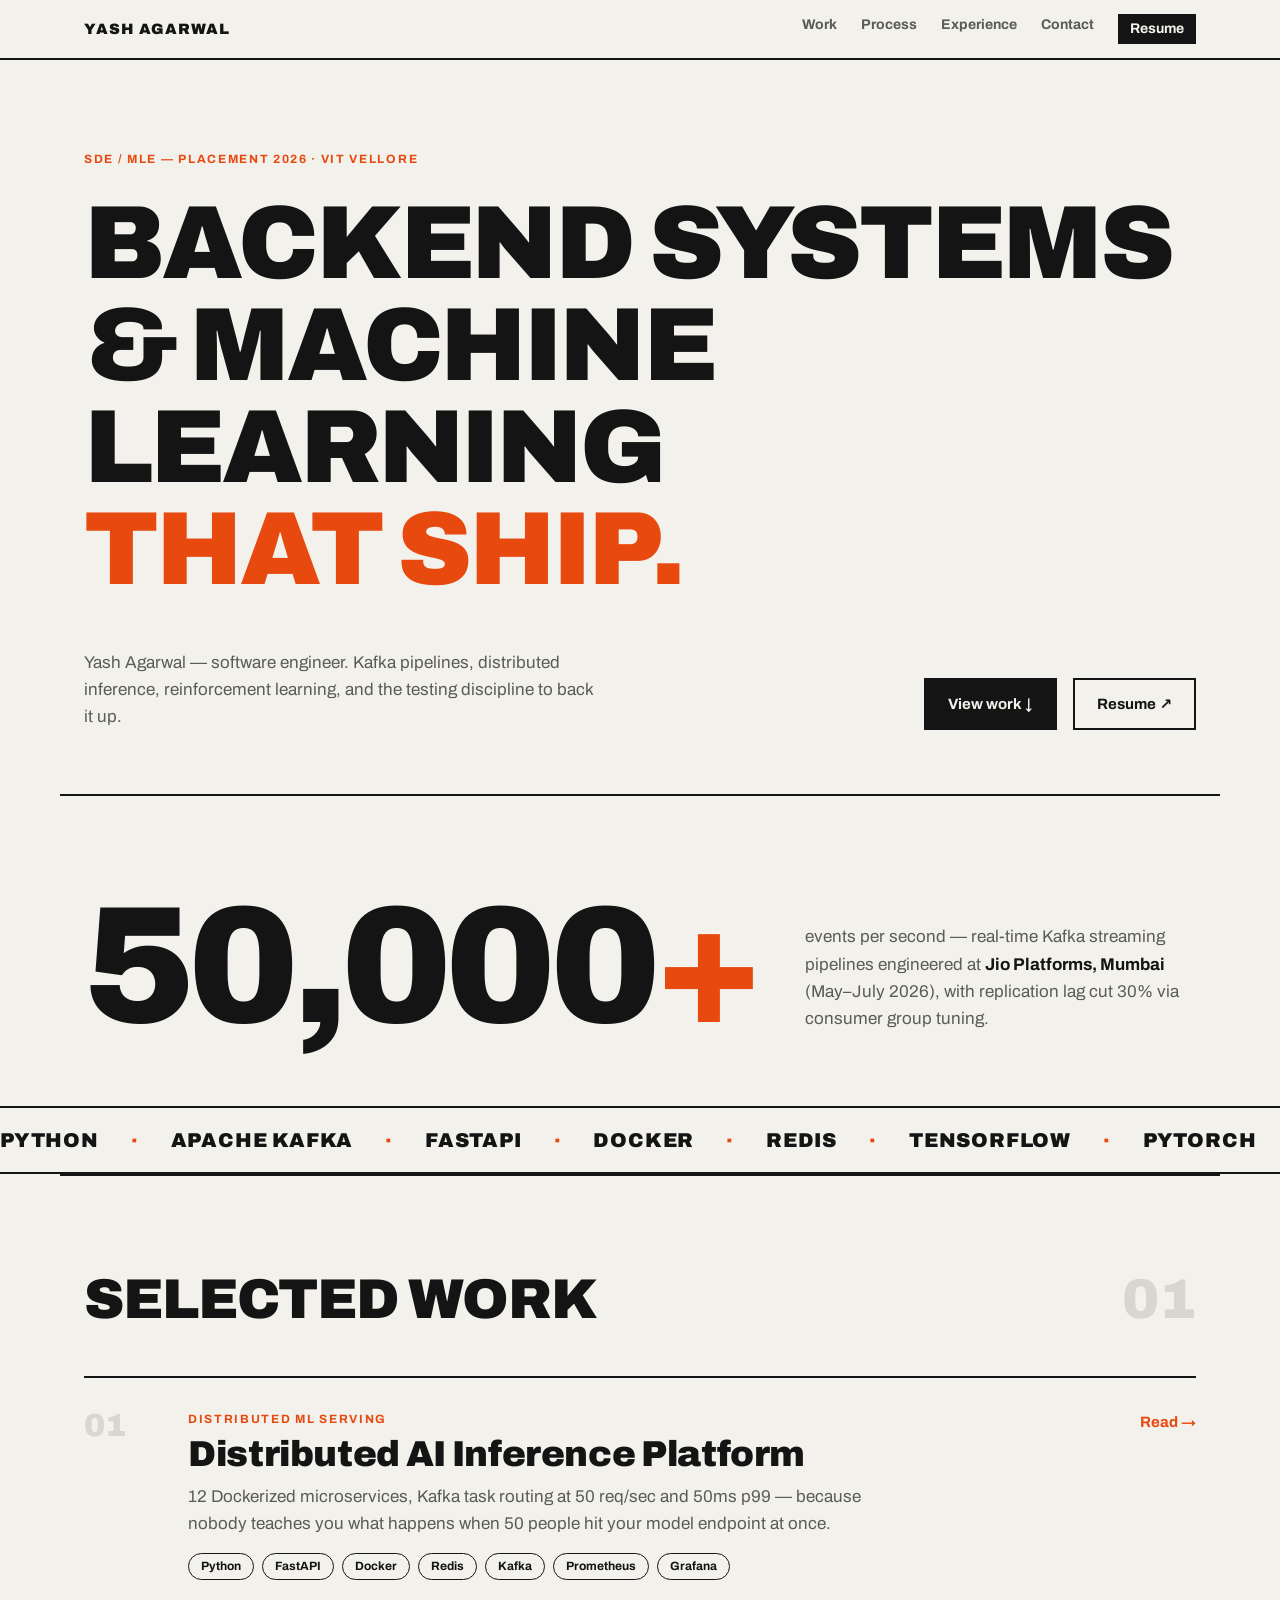
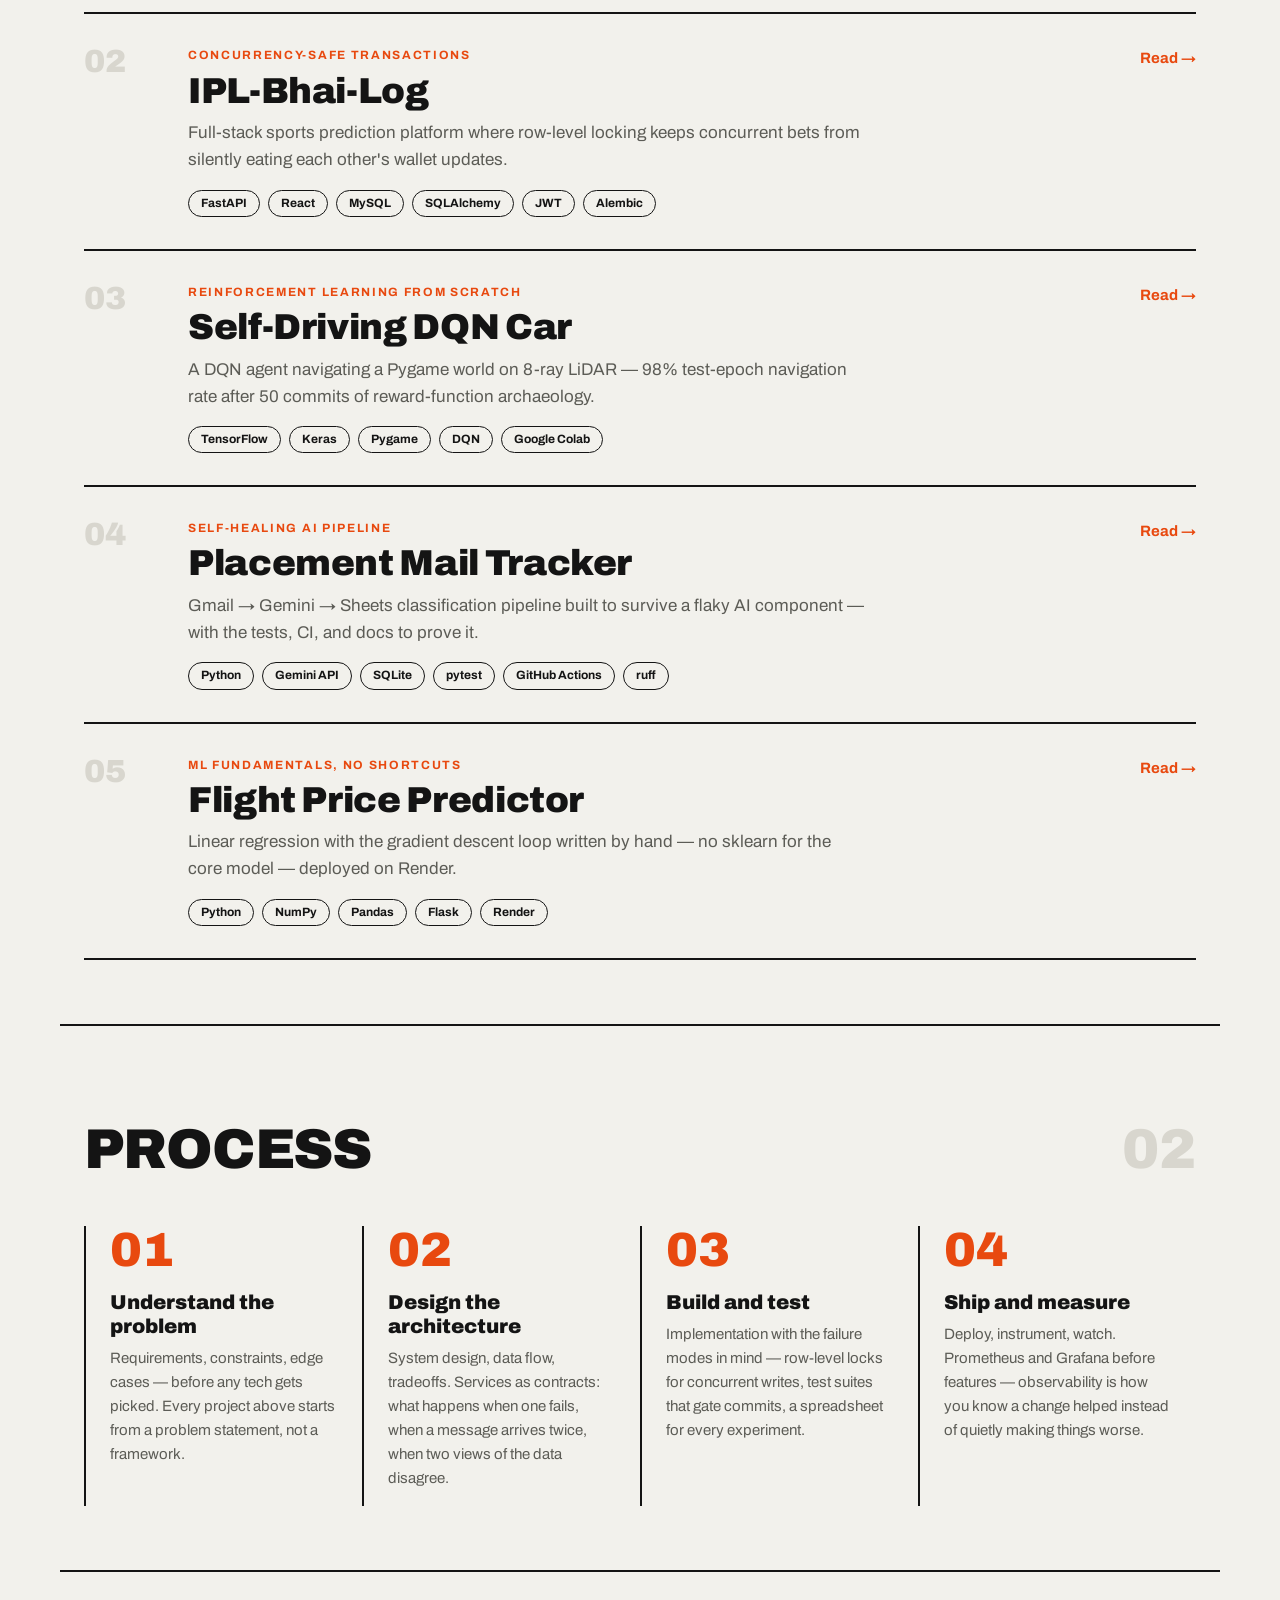
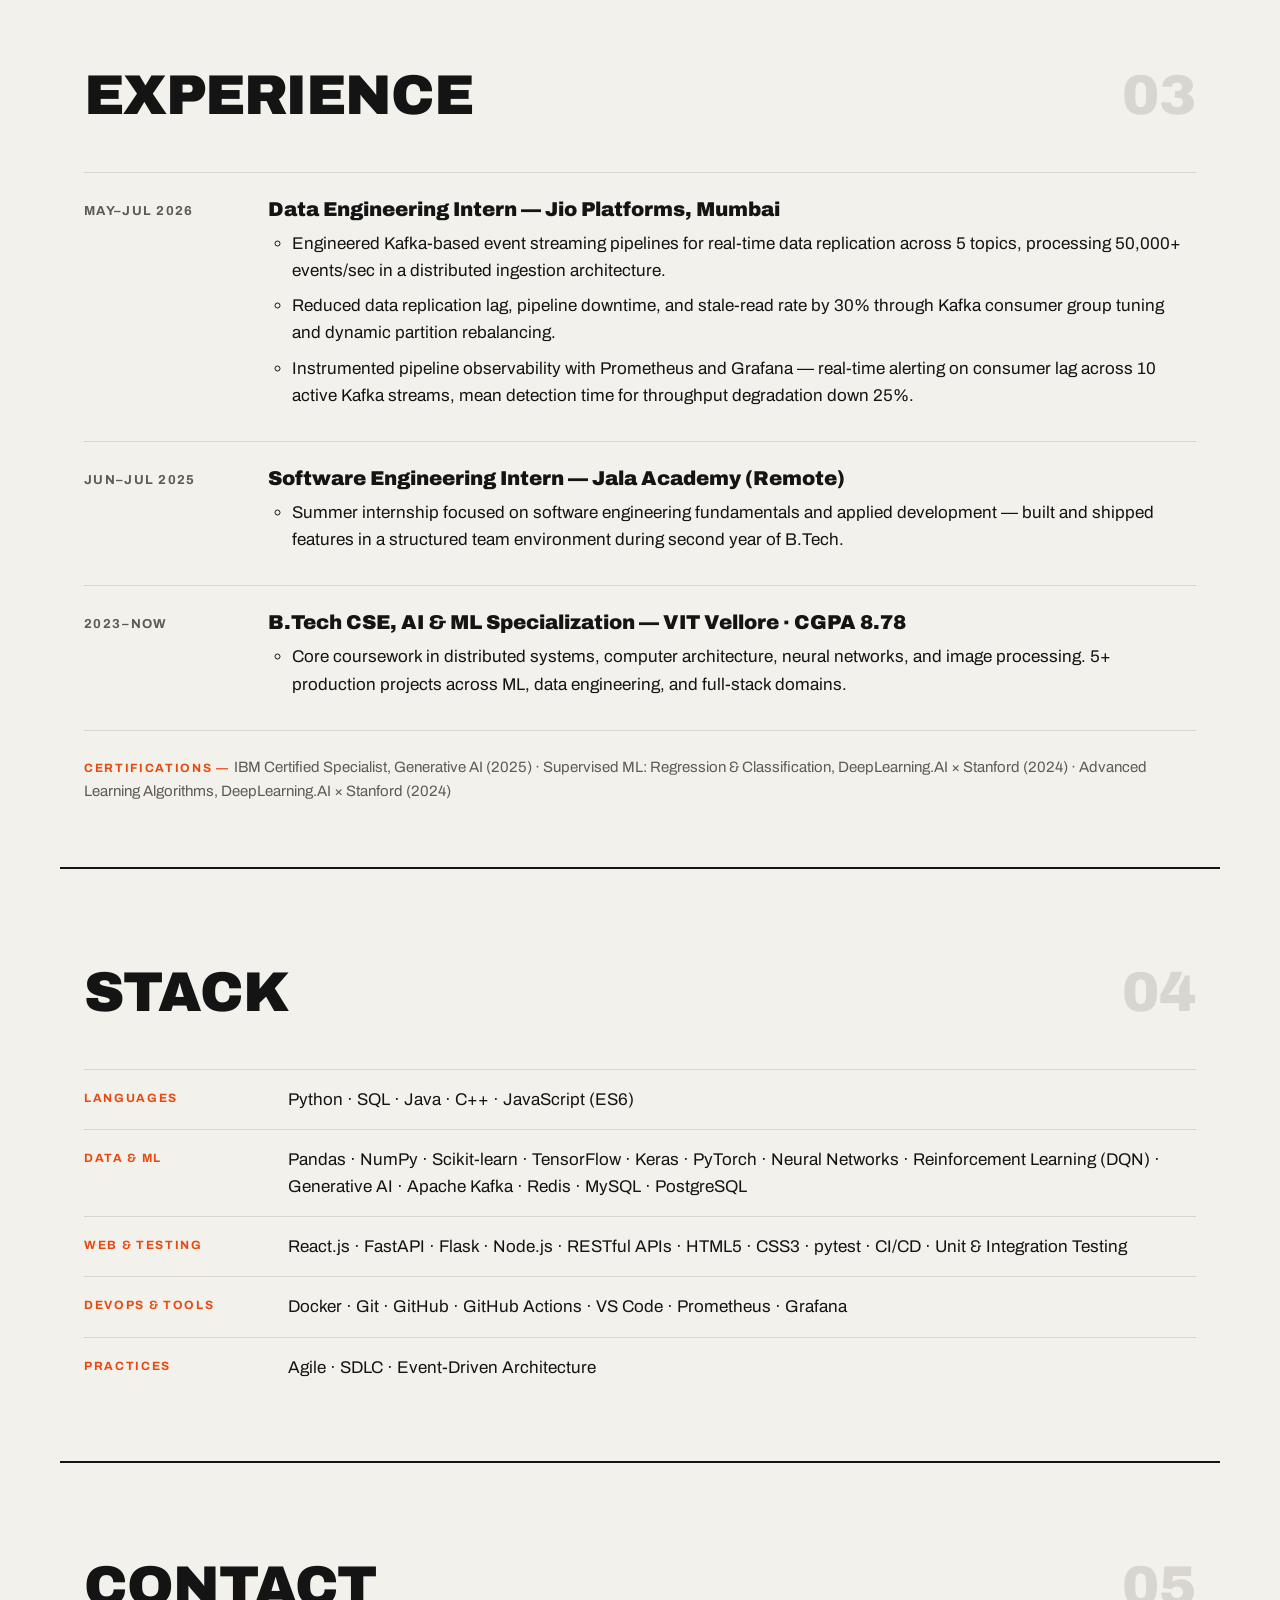
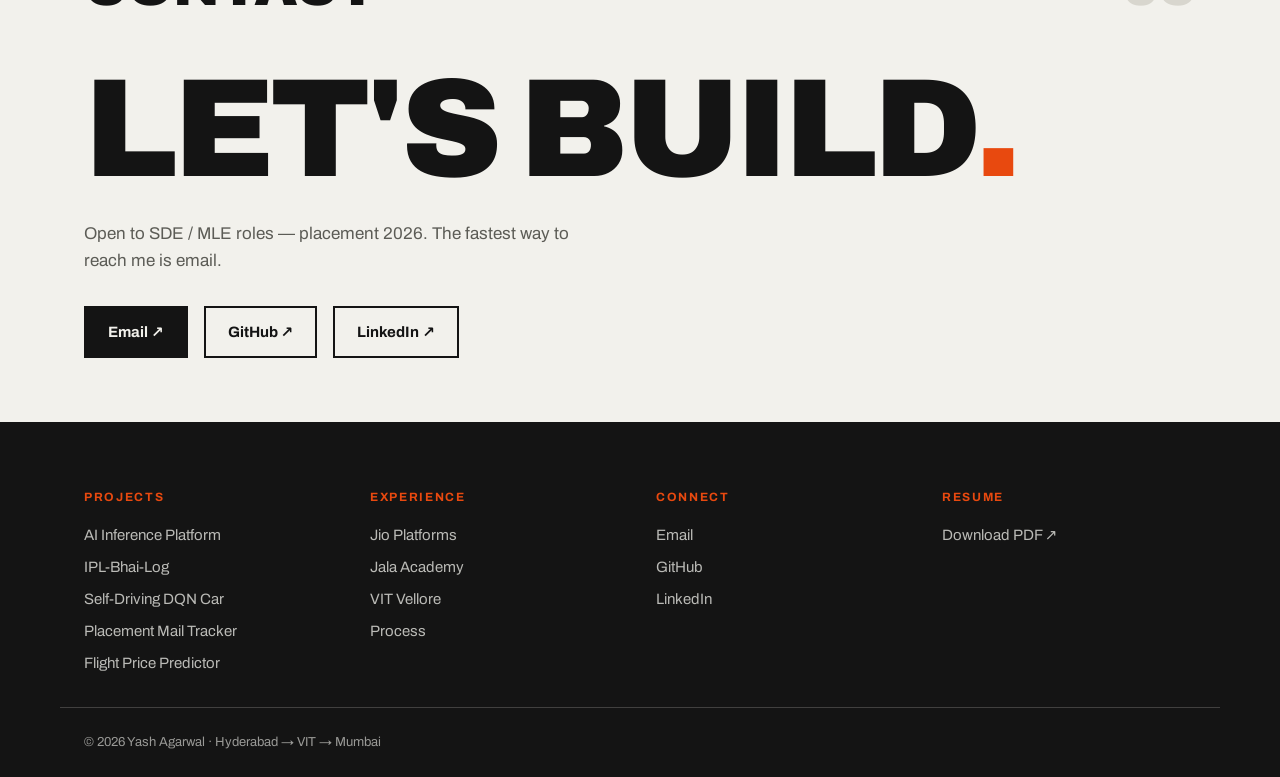
==== index3.html @ 3b781d8a "fable cooked" ====
<!DOCTYPE html>
<html lang="en">
<head>
<meta charset="UTF-8">
<meta name="viewport" content="width=device-width, initial-scale=1.0">
<title>Yash Agarwal — Software Engineer</title>
<meta name="description" content="Yash Agarwal — software engineer building backend systems and machine learning products. Kafka pipelines, distributed inference, models that ship.">
<meta name="author" content="Yash Agarwal">
<meta name="theme-color" content="#F2F1EC">
<meta property="og:title" content="Yash Agarwal — Software Engineer">
<meta property="og:description" content="Backend systems and machine learning, built for real-world use.">
<link rel="icon" type="image/svg+xml" href="/assets/favicon.svg">
<link rel="preconnect" href="https://fonts.googleapis.com">
<link rel="preconnect" href="https://fonts.gstatic.com" crossorigin>
<link href="https://fonts.googleapis.com/css2?family=Archivo:wght@400;700;900&display=swap" rel="stylesheet">
<link rel="stylesheet" href="index3.css">
</head>
<body>

<a class="skip-link" href="#main">Skip to content</a>

<header class="nav">
  <div class="nav-inner">
    <a class="nav-name" href="#main">YASH AGARWAL</a>
    <nav class="nav-links" aria-label="Primary">
      <a href="#work">Work</a>
      <a href="#process">Process</a>
      <a href="#experience">Experience</a>
      <a href="#contact">Contact</a>
      <a class="nav-resume" href="/assets/resume.pdf" target="_blank" rel="noopener">Resume</a><!-- TODO: resume file not yet in /assets -->
    </nav>
  </div>
</header>

<main id="main" tabindex="-1">

  <!-- ============ HERO ============ -->
  <section class="hero">
    <p class="micro reveal">SDE / MLE — PLACEMENT 2026 · VIT VELLORE</p>
    <h1 class="reveal">Backend systems<br>&amp; machine learning<br><em>that ship.</em></h1>
    <div class="hero-foot reveal">
      <p class="hero-sub">Yash Agarwal — software engineer. Kafka pipelines, distributed inference, reinforcement learning, and the testing discipline to back it up.</p>
      <div class="hero-ctas">
        <a class="btn btn-solid" href="#work">View work ↓</a>
        <a class="btn" href="/assets/resume.pdf" target="_blank" rel="noopener">Resume ↗</a><!-- TODO: resume file not yet in /assets -->
      </div>
    </div>
  </section>

  <!-- ============ BIG STAT CALLOUT ============ -->
  <section class="stat reveal" aria-label="Headline metric">
    <p class="stat-num">50,000<span>+</span></p>
    <p class="stat-caption">events per second — real-time Kafka streaming pipelines engineered at <strong>Jio Platforms, Mumbai</strong> (May–July 2026), with replication lag cut 30% via consumer group tuning.</p>
  </section>

  <!-- ============ TECH MARQUEE (decorative — the categorized stack is section 04) ============ -->
  <div class="marquee" aria-hidden="true">
    <div class="marquee-track">
      <span>PYTHON</span><span>·</span><span>APACHE KAFKA</span><span>·</span><span>FASTAPI</span><span>·</span><span>DOCKER</span><span>·</span><span>REDIS</span><span>·</span><span>TENSORFLOW</span><span>·</span><span>PYTORCH</span><span>·</span><span>REACT</span><span>·</span><span>POSTGRESQL</span><span>·</span><span>PROMETHEUS</span><span>·</span><span>GRAFANA</span><span>·</span><span>PYTEST</span><span>·</span><span>GITHUB ACTIONS</span><span>·</span><span>SQL</span><span>·</span><span>JAVA</span><span>·</span><span>C++</span><span>·</span>
      <span>PYTHON</span><span>·</span><span>APACHE KAFKA</span><span>·</span><span>FASTAPI</span><span>·</span><span>DOCKER</span><span>·</span><span>REDIS</span><span>·</span><span>TENSORFLOW</span><span>·</span><span>PYTORCH</span><span>·</span><span>REACT</span><span>·</span><span>POSTGRESQL</span><span>·</span><span>PROMETHEUS</span><span>·</span><span>GRAFANA</span><span>·</span><span>PYTEST</span><span>·</span><span>GITHUB ACTIONS</span><span>·</span><span>SQL</span><span>·</span><span>JAVA</span><span>·</span><span>C++</span><span>·</span>
    </div>
  </div>

  <!-- ============ SELECTED WORK ============ -->
  <section class="section" id="work">
    <div class="section-head reveal">
      <h2>Selected work</h2>
      <span class="section-num" aria-hidden="true">01</span>
    </div>

    <details class="case reveal">
      <summary>
        <span class="case-row">
          <span class="case-index">01</span>
          <span class="case-main">
            <span class="micro">DISTRIBUTED ML SERVING</span>
            <span class="case-title">Distributed AI Inference Platform</span>
            <span class="case-line">12 Dockerized microservices, Kafka task routing at 50 req/sec and 50ms p99 — because nobody teaches you what happens when 50 people hit your model endpoint at once.</span>
            <span class="pills"><span>Python</span><span>FastAPI</span><span>Docker</span><span>Redis</span><span>Kafka</span><span>Prometheus</span><span>Grafana</span></span>
          </span>
          <span class="case-cta" aria-hidden="true">Read →</span>
        </span>
      </summary>
      <div class="case-body">
        <div class="case-cols">
          <div>
            <h3 class="micro">PROBLEM</h3>
            <p>University teaches you to train models. Nobody teaches you what happens when 50 people hit your model endpoint at the same time.</p>
            <h3 class="micro">BUILT</h3>
            <p>12 Dockerized microservices. FastAPI for async request queuing, Redis for the cache layer, Kafka for durable task routing. A Q-Learning agent as the scheduler — it learns optimal batching from the system's own behaviour. Circuit breakers, heartbeat monitoring, intelligent worker selection; Prometheus scrapes every service, Grafana visualises everything.</p>
            <h3 class="micro">THE HARD PART</h3>
            <p>The Q-Learning scheduler's chicken-and-egg problem: the agent needs to explore to learn, but random actions in a production-adjacent system mean random latency spikes. Plus distributed state races — solved with Redis MULTI/EXEC transactions and careful key namespacing.</p>
            <h3 class="micro">LEARNED</h3>
            <p>Distributed systems bugs live in the interactions between components, not the components. Observability before features.</p>
          </div>
          <div class="case-side">
            <p class="micro">METRICS</p>
            <ul class="metric-list">
              <li>50 req/sec throughput</li>
              <li>50ms p99 under load</li>
              <li>12 microservices</li>
              <li>Locust load-tested</li>
            </ul>
            <a class="case-link" href="https://github.com/Yash-Agarwal3125/AI-Inference-Platform" target="_blank" rel="noopener">GitHub ↗</a>
          </div>
        </div>
      </div>
    </details>

    <details class="case reveal">
      <summary>
        <span class="case-row">
          <span class="case-index">02</span>
          <span class="case-main">
            <span class="micro">CONCURRENCY-SAFE TRANSACTIONS</span>
            <span class="case-title">IPL-Bhai-Log</span>
            <span class="case-line">Full-stack sports prediction platform where row-level locking keeps concurrent bets from silently eating each other's wallet updates.</span>
            <span class="pills"><span>FastAPI</span><span>React</span><span>MySQL</span><span>SQLAlchemy</span><span>JWT</span><span>Alembic</span></span>
          </span>
          <span class="case-cta" aria-hidden="true">Read →</span>
        </span>
      </summary>
      <div class="case-body">
        <div class="case-cols">
          <div>
            <h3 class="micro">PROBLEM</h3>
            <p>Wanted a full-stack project with real engineering problems — not just CRUD. Betting has concurrency, auth, settlement logic.</p>
            <h3 class="micro">BUILT</h3>
            <p>FastAPI backend, SQLAlchemy ORM, Alembic migrations, React/Vite frontend, JWT + bcrypt auth, APScheduler syncing live match data. The critical piece: <code>SELECT ... FOR UPDATE</code> row-level locking on concurrent wallet updates.</p>
            <h3 class="micro">THE HARD PART</h3>
            <p>Two users bet simultaneously → both reads see the same balance → both writes succeed → one bet silently disappears. Row-level locking fixes it; testing it correctly is the genuinely tricky part.</p>
          </div>
          <div class="case-side">
            <p class="micro">METRICS</p>
            <ul class="metric-list">
              <li>Full ACID compliance</li>
              <li>SlowAPI rate limiting</li>
              <li>Security tests gate every commit</li>
              <li>Alembic-managed migrations</li>
            </ul>
            <a class="case-link" href="https://github.com/Yash-Agarwal3125/IPL-Bhai-Log" target="_blank" rel="noopener">GitHub ↗</a><!-- TODO: exact repo name unconfirmed per MASTER_CONTENT -->
          </div>
        </div>
      </div>
    </details>

    <details class="case reveal">
      <summary>
        <span class="case-row">
          <span class="case-index">03</span>
          <span class="case-main">
            <span class="micro">REINFORCEMENT LEARNING FROM SCRATCH</span>
            <span class="case-title">Self-Driving DQN Car</span>
            <span class="case-line">A DQN agent navigating a Pygame world on 8-ray LiDAR — 98% test-epoch navigation rate after 50 commits of reward-function archaeology.</span>
            <span class="pills"><span>TensorFlow</span><span>Keras</span><span>Pygame</span><span>DQN</span><span>Google Colab</span></span>
          </span>
          <span class="case-cta" aria-hidden="true">Read →</span>
        </span>
      </summary>
      <div class="case-body">
        <div class="case-cols">
          <div>
            <h3 class="micro">PROBLEM</h3>
            <p>Every RL tutorial starts with CartPole. I wanted to build the environment, the reward function, the architecture — everything from scratch.</p>
            <h3 class="micro">BUILT</h3>
            <p>Pygame top-down road simulation, 8 LiDAR rays as state, DQN with a 10,000-transition experience replay buffer and target network. Actions: steer, accelerate, brake. Later experiments moved to D3QN and A3C.</p>
            <h3 class="micro">THE HARD PART</h3>
            <p>Reward design took three attempts and three weeks — spin-in-circles, then full-speed-into-corners, then the four-term function that worked. DQNs are brittle, so every hyperparameter run went in a spreadsheet. And a LiDAR floating-point bug let the agent clip through corners — it learned to exploit the bug, then had to relearn after the fix.</p>
            <h3 class="micro">LEARNED</h3>
            <p>Reward function design is 80% of the work in RL. Iteration speed beats architecture choices. Log everything.</p>
          </div>
          <div class="case-side">
            <p class="micro">METRICS</p>
            <ul class="metric-list">
              <li>98% navigation rate in test epochs</li>
              <li>DQN → D3QN → A3C progression</li>
              <li>50 commits over 4 months</li>
              <li>Colab GPU training</li>
            </ul>
            <a class="case-link" href="https://github.com/Yash-Agarwal3125/Neural-Networks-Car-Project" target="_blank" rel="noopener">GitHub ↗</a>
          </div>
        </div>
      </div>
    </details>

    <details class="case reveal">
      <summary>
        <span class="case-row">
          <span class="case-index">04</span>
          <span class="case-main">
            <span class="micro">SELF-HEALING AI PIPELINE</span>
            <span class="case-title">Placement Mail Tracker</span>
            <span class="case-line">Gmail → Gemini → Sheets classification pipeline built to survive a flaky AI component — with the tests, CI, and docs to prove it.</span>
            <span class="pills"><span>Python</span><span>Gemini API</span><span>SQLite</span><span>pytest</span><span>GitHub Actions</span><span>ruff</span></span>
          </span>
          <span class="case-cta" aria-hidden="true">Read →</span>
        </span>
      </summary>
      <div class="case-body">
        <div class="case-cols">
          <div>
            <h3 class="micro">PROBLEM</h3>
            <p>Placement season = 30+ emails/day. Was missing follow-ups, so the entire classification → logging pipeline got automated.</p>
            <h3 class="micro">BUILT</h3>
            <p>A modular Python package: Gmail API reads → Gemini classifies (application / interview / rejection / offer) → SQLite stores state → Google Sheets logs. GitHub Actions keeps it running and honest. Ships with <code>.env.example</code> and a <code>USER_MANUAL.md</code>.</p>
            <h3 class="micro">THE HARD PART</h3>
            <p>Gemini misclassifies ~5% of the time. The system flags uncertainty for manual review instead of silently filing a rejection under "offer" — building reliable systems around unreliable AI components is the real engineering challenge.</p>
          </div>
          <div class="case-side">
            <p class="micro">METRICS</p>
            <ul class="metric-list">
              <li>Full pytest suite</li>
              <li>GitHub Actions CI</li>
              <li>ruff linting</li>
              <li>30+ commits</li>
            </ul>
            <p class="case-link is-muted">Repo link pending<span data-todo> [TODO: GitHub URL not listed in MASTER_CONTENT]</span></p>
          </div>
        </div>
      </div>
    </details>

    <details class="case reveal">
      <summary>
        <span class="case-row">
          <span class="case-index">05</span>
          <span class="case-main">
            <span class="micro">ML FUNDAMENTALS, NO SHORTCUTS</span>
            <span class="case-title">Flight Price Predictor</span>
            <span class="case-line">Linear regression with the gradient descent loop written by hand — no sklearn for the core model — deployed on Render.</span>
            <span class="pills"><span>Python</span><span>NumPy</span><span>Pandas</span><span>Flask</span><span>Render</span></span>
          </span>
          <span class="case-cta" aria-hidden="true">Read →</span>
        </span>
      </summary>
      <div class="case-body">
        <div class="case-cols">
          <div>
            <h3 class="micro">PROBLEM</h3>
            <p>Everyone imports sklearn. Wanted to understand what linear regression actually does at the mathematical level.</p>
            <h3 class="micro">THE HARD PART</h3>
            <p>Learning rate selection without adaptive optimisers. Too high: loss diverges. Too low: convergence takes forever. Manual tuning taught more than any lecture.</p>
            <p><span data-todo>[TODO: RMSE/R² or other accuracy metric — not stated in MASTER_CONTENT]</span></p>
          </div>
          <div class="case-side">
            <p class="micro">METRICS</p>
            <ul class="metric-list">
              <li>NumPy-only core model</li>
              <li>EDA-heavy preprocessing</li>
              <li>Deployed on Render</li>
            </ul>
            <a class="case-link" href="https://github.com/Yash-Agarwal3125/Flight-Price-Predicter-" target="_blank" rel="noopener">GitHub ↗</a>
          </div>
        </div>
      </div>
    </details>
  </section>

  <!-- ============ PROCESS ============ -->
  <section class="section" id="process">
    <div class="section-head reveal">
      <h2>Process</h2>
      <span class="section-num" aria-hidden="true">02</span>
    </div>
    <ol class="steps">
      <li class="step reveal">
        <span class="step-num" aria-hidden="true">01</span>
        <h3>Understand the problem</h3>
        <p>Requirements, constraints, edge cases — before any tech gets picked. Every project above starts from a problem statement, not a framework.</p>
      </li>
      <li class="step reveal">
        <span class="step-num" aria-hidden="true">02</span>
        <h3>Design the architecture</h3>
        <p>System design, data flow, tradeoffs. Services as contracts: what happens when one fails, when a message arrives twice, when two views of the data disagree.</p>
      </li>
      <li class="step reveal">
        <span class="step-num" aria-hidden="true">03</span>
        <h3>Build and test</h3>
        <p>Implementation with the failure modes in mind — row-level locks for concurrent writes, test suites that gate commits, a spreadsheet for every experiment.</p>
      </li>
      <li class="step reveal">
        <span class="step-num" aria-hidden="true">04</span>
        <h3>Ship and measure</h3>
        <p>Deploy, instrument, watch. Prometheus and Grafana before features — observability is how you know a change helped instead of quietly making things worse.</p>
      </li>
    </ol>
  </section>

  <!-- ============ EXPERIENCE ============ -->
  <section class="section" id="experience">
    <div class="section-head reveal">
      <h2>Experience</h2>
      <span class="section-num" aria-hidden="true">03</span>
    </div>
    <ol class="xp">
      <li class="xp-row reveal">
        <span class="xp-date">MAY–JUL 2026</span>
        <div class="xp-body">
          <h3>Data Engineering Intern — Jio Platforms, Mumbai</h3>
          <ul>
            <li>Engineered Kafka-based event streaming pipelines for real-time data replication across 5 topics, processing 50,000+ events/sec in a distributed ingestion architecture.</li>
            <li>Reduced data replication lag, pipeline downtime, and stale-read rate by 30% through Kafka consumer group tuning and dynamic partition rebalancing.</li>
            <li>Instrumented pipeline observability with Prometheus and Grafana — real-time alerting on consumer lag across 10 active Kafka streams, mean detection time for throughput degradation down 25%.</li>
          </ul>
        </div>
      </li>
      <li class="xp-row reveal">
        <span class="xp-date">JUN–JUL 2025</span>
        <div class="xp-body">
          <h3>Software Engineering Intern — Jala Academy (Remote)</h3>
          <ul>
            <li>Summer internship focused on software engineering fundamentals and applied development — built and shipped features in a structured team environment during second year of B.Tech.</li>
          </ul>
        </div>
      </li>
      <li class="xp-row reveal">
        <span class="xp-date">2023–NOW</span>
        <div class="xp-body">
          <h3>B.Tech CSE, AI &amp; ML Specialization — VIT Vellore · CGPA 8.78</h3>
          <ul>
            <li>Core coursework in distributed systems, computer architecture, neural networks, and image processing. 5+ production projects across ML, data engineering, and full-stack domains.</li>
          </ul>
        </div>
      </li>
    </ol>
    <p class="certs reveal"><span class="micro">CERTIFICATIONS — </span>IBM Certified Specialist, Generative AI (2025) · Supervised ML: Regression &amp; Classification, DeepLearning.AI × Stanford (2024) · Advanced Learning Algorithms, DeepLearning.AI × Stanford (2024)</p>
  </section>

  <!-- ============ STACK ============ -->
  <section class="section" id="stack">
    <div class="section-head reveal">
      <h2>Stack</h2>
      <span class="section-num" aria-hidden="true">04</span>
    </div>
    <dl class="stack reveal">
      <div class="stack-row"><dt class="micro">LANGUAGES</dt><dd>Python · SQL · Java · C++ · JavaScript (ES6)</dd></div>
      <div class="stack-row"><dt class="micro">DATA &amp; ML</dt><dd>Pandas · NumPy · Scikit-learn · TensorFlow · Keras · PyTorch · Neural Networks · Reinforcement Learning (DQN) · Generative AI · Apache Kafka · Redis · MySQL · PostgreSQL</dd></div>
      <div class="stack-row"><dt class="micro">WEB &amp; TESTING</dt><dd>React.js · FastAPI · Flask · Node.js · RESTful APIs · HTML5 · CSS3 · pytest · CI/CD · Unit &amp; Integration Testing</dd></div>
      <div class="stack-row"><dt class="micro">DEVOPS &amp; TOOLS</dt><dd>Docker · Git · GitHub · GitHub Actions · VS Code · Prometheus · Grafana</dd></div>
      <div class="stack-row"><dt class="micro">PRACTICES</dt><dd>Agile · SDLC · Event-Driven Architecture</dd></div>
    </dl>
  </section>

  <!-- ============ CONTACT ============ -->
  <section class="section contact" id="contact">
    <div class="section-head reveal">
      <h2>Contact</h2>
      <span class="section-num" aria-hidden="true">05</span>
    </div>
    <p class="contact-big reveal">Let's build<em>.</em></p>
    <p class="contact-line reveal">Open to SDE / MLE roles — placement 2026. The fastest way to reach me is email.</p>
    <div class="hero-ctas reveal">
      <a class="btn btn-solid" href="mailto:yashagarwal3125@gmail.com">Email ↗</a>
      <a class="btn" href="https://github.com/Yash-Agarwal3125" target="_blank" rel="noopener">GitHub ↗</a>
      <a class="btn" href="https://linkedin.com/in/yash-agarwal" target="_blank" rel="noopener">LinkedIn ↗</a><!-- TODO: exact LinkedIn URL unconfirmed per MASTER_CONTENT -->
    </div>
  </section>

</main>

<!-- ============ FOOTER ============ -->
<footer class="footer">
  <div class="footer-cols">
    <div class="footer-col">
      <p class="micro">PROJECTS</p>
      <a href="#work">AI Inference Platform</a>
      <a href="#work">IPL-Bhai-Log</a>
      <a href="#work">Self-Driving DQN Car</a>
      <a href="#work">Placement Mail Tracker</a>
      <a href="#work">Flight Price Predictor</a>
    </div>
    <div class="footer-col">
      <p class="micro">EXPERIENCE</p>
      <a href="#experience">Jio Platforms</a>
      <a href="#experience">Jala Academy</a>
      <a href="#experience">VIT Vellore</a>
      <a href="#process">Process</a>
    </div>
    <div class="footer-col">
      <p class="micro">CONNECT</p>
      <a href="mailto:yashagarwal3125@gmail.com">Email</a>
      <a href="https://github.com/Yash-Agarwal3125" target="_blank" rel="noopener">GitHub</a>
      <a href="https://linkedin.com/in/yash-agarwal" target="_blank" rel="noopener">LinkedIn</a><!-- TODO: exact LinkedIn URL unconfirmed per MASTER_CONTENT -->
    </div>
    <div class="footer-col">
      <p class="micro">RESUME</p>
      <a href="/assets/resume.pdf" target="_blank" rel="noopener">Download PDF ↗</a><!-- TODO: resume file not yet in /assets -->
    </div>
  </div>
  <p class="footer-line">© 2026 Yash Agarwal · Hyderabad → VIT → Mumbai</p>
</footer>

<script src="index3.js"></script>
</body>
</html>
---- index3.css ----
/* index3 — "Spec Sheet" exploration. Bold minimal typography, one structural idea:
   thick rules + oversized numerals, like an engineering drawing. Self-contained. */

:root {
  --paper: #F2F1EC;
  --ink: #141414;
  --muted: #5C5C56;
  --line: #141414;
  --line-soft: #D8D6CE;
  --accent: #E8490F;

  --font: 'Archivo', Inter, system-ui, sans-serif;
  --s1: 8px; --s2: 16px; --s3: 24px; --s4: 32px; --s5: 48px; --s6: 64px; --s7: 96px;
  --dur: 400ms;
  --ease: cubic-bezier(0.4, 0, 0.2, 1);
  --wrap: 1160px;
}

*, *::before, *::after { box-sizing: border-box; }

body {
  margin: 0;
  background: var(--paper);
  color: var(--ink);
  font-family: var(--font);
  font-size: 17px;
  line-height: 1.6;
}

a { color: inherit; }
:focus-visible { outline: 3px solid var(--accent); outline-offset: 2px; }

.skip-link {
  position: absolute;
  left: -9999px; top: 0;
  background: var(--ink);
  color: var(--paper);
  padding: var(--s1) var(--s2);
  z-index: 100;
}
.skip-link:focus { left: 0; }

/* TODO markers: hidden in production, flagged on dev hosts only (same detection
   mechanism as index.html's script.js) */
[data-todo] { display: none; }
html.dev-mode [data-todo] {
  display: inline;
  outline: 1px dashed var(--accent);
  color: var(--accent);
  padding: 0 4px;
}

.micro {
  font-size: 12px;
  font-weight: 700;
  letter-spacing: 0.14em;
  color: var(--accent);
  margin: 0;
}

/* ---------- nav ---------- */
.nav {
  position: fixed;
  top: 0; left: 0; right: 0;
  z-index: 50;
  background: rgba(242, 241, 236, 0.92);
  backdrop-filter: blur(6px);
  border-bottom: 2px solid var(--line);
}
.nav-inner {
  max-width: var(--wrap);
  margin: 0 auto;
  padding: 14px var(--s3);
  display: flex;
  align-items: center;
  justify-content: space-between;
  gap: var(--s3);
}
.nav-name {
  font-weight: 900;
  font-size: 15px;
  letter-spacing: 0.06em;
  text-decoration: none;
}
.nav-links { display: flex; gap: var(--s3); flex-wrap: nowrap; overflow-x: auto; scrollbar-width: none; }
.nav-links::-webkit-scrollbar { display: none; }
.nav-links a {
  font-size: 14px;
  font-weight: 700;
  text-decoration: none;
  color: var(--muted);
  transition: color 150ms var(--ease);
  white-space: nowrap;
}
.nav-links a:hover { color: var(--ink); }
.nav-resume {
  color: var(--paper) !important;
  background: var(--ink);
  padding: 4px 12px;
  transition: background 150ms var(--ease) !important;
}
.nav-resume:hover { background: var(--accent); }

@media (max-width: 640px) {
  .nav-links { gap: var(--s2); }
  .nav-links a { font-size: 13px; }
}

/* ---------- layout primitives ---------- */
.section, .hero, .stat {
  max-width: var(--wrap);
  margin: 0 auto;
  padding: var(--s7) var(--s3) var(--s6);
  scroll-margin-top: var(--s5);
}
.section { border-top: 2px solid var(--line); }

.section-head {
  display: flex;
  align-items: baseline;
  justify-content: space-between;
  margin-bottom: var(--s5);
}
.section-head h2 {
  font-size: clamp(32px, 5vw, 56px);
  font-weight: 900;
  letter-spacing: -0.02em;
  line-height: 1;
  margin: 0;
  text-transform: uppercase;
}
.section-num {
  font-size: clamp(32px, 5vw, 56px);
  font-weight: 900;
  color: var(--line-soft);
  line-height: 1;
}

/* ---------- hero ---------- */
.hero { padding-top: 150px; }
.hero .micro { margin-bottom: var(--s3); }
h1 {
  font-size: clamp(38px, 8.5vw, 104px);
  font-weight: 900;
  line-height: 0.98;
  letter-spacing: -0.03em;
  text-transform: uppercase;
  margin: 0 0 var(--s5);
}
/* The desktop line structure can't fit at 375px — let the text wrap naturally there */
@media (max-width: 639px) {
  h1 br { display: none; }
}
h1 em { font-style: normal; color: var(--accent); }
.hero-foot {
  display: flex;
  justify-content: space-between;
  align-items: flex-end;
  gap: var(--s4);
  flex-wrap: wrap;
}
.hero-sub { max-width: 52ch; margin: 0; color: var(--muted); }
.hero-ctas { display: flex; gap: var(--s2); flex-wrap: wrap; }
.btn {
  display: inline-block;
  text-decoration: none;
  font-weight: 700;
  font-size: 15px;
  padding: 12px 22px;
  border: 2px solid var(--line);
  transition: background 150ms var(--ease), color 150ms var(--ease), border-color 150ms var(--ease);
  white-space: nowrap;
}
.btn:hover { background: var(--ink); color: var(--paper); }
.btn-solid { background: var(--ink); color: var(--paper); }
.btn-solid:hover { background: var(--accent); border-color: var(--accent); }

/* ---------- stat callout ---------- */
.stat {
  border-top: 2px solid var(--line);
  display: grid;
  grid-template-columns: auto 1fr;
  gap: var(--s5);
  align-items: end;
}
.stat-num {
  font-size: clamp(72px, 13vw, 180px);
  font-weight: 900;
  line-height: 0.9;
  letter-spacing: -0.04em;
  margin: 0;
}
.stat-num span { color: var(--accent); }
.stat-caption {
  max-width: 44ch;
  margin: 0 0 10px;
  color: var(--muted);
}
.stat-caption strong { color: var(--ink); }
@media (max-width: 900px) {
  .stat { grid-template-columns: 1fr; gap: var(--s3); }
}

/* ---------- marquee (decorative) ---------- */
.marquee {
  border-top: 2px solid var(--line);
  border-bottom: 2px solid var(--line);
  overflow: hidden;
  padding: var(--s2) 0;
}
.marquee-track {
  display: flex;
  gap: var(--s4);
  width: max-content;
  font-weight: 900;
  font-size: 20px;
  letter-spacing: 0.04em;
  white-space: nowrap;
}
html.motion .marquee-track { animation: marquee 45s linear infinite; }
.marquee:hover .marquee-track { animation-play-state: paused; }
@keyframes marquee { to { transform: translateX(-50%); } }
.marquee-track span:nth-child(even) { color: var(--accent); }

/* ---------- reveals (JS-gated: nothing hidden without JS) ---------- */
html.motion .reveal {
  opacity: 0;
  transform: translateY(14px);
  transition: opacity var(--dur) var(--ease), transform var(--dur) var(--ease);
}
html.motion .reveal.in { opacity: 1; transform: none; }

/* ---------- case cards ---------- */
.case { border-top: 2px solid var(--line); }
.case:last-of-type { border-bottom: 2px solid var(--line); }
.case summary {
  cursor: pointer;
  list-style: none;
  padding: var(--s4) 0;
  transition: background 150ms var(--ease);
}
.case summary::-webkit-details-marker { display: none; }
.case summary:hover { background: rgba(20, 20, 20, 0.03); }

.case-row {
  display: grid;
  grid-template-columns: 80px 1fr auto;
  gap: var(--s3);
  align-items: start;
}
.case-index {
  font-size: 32px;
  font-weight: 900;
  color: var(--line-soft);
  line-height: 1;
}
.case-main { display: block; min-width: 0; }
.case-main .micro { display: block; margin-bottom: 6px; }
.case-title {
  display: block;
  font-size: clamp(24px, 3.5vw, 36px);
  font-weight: 900;
  letter-spacing: -0.01em;
  line-height: 1.1;
  margin-bottom: var(--s1);
}
.case-line {
  display: block;
  color: var(--muted);
  max-width: 68ch;
  margin-bottom: var(--s2);
}
.pills { display: flex; flex-wrap: wrap; gap: var(--s1); }
.pills span {
  font-size: 12px;
  font-weight: 700;
  border: 1px solid var(--ink);
  border-radius: 999px;
  padding: 3px 12px;
}
.case-cta {
  font-weight: 700;
  font-size: 15px;
  color: var(--accent);
  white-space: nowrap;
  transition: transform 150ms var(--ease);
}
.case summary:hover .case-cta { transform: translateX(4px); }
.case-cta::before { content: 'Read →'; }
.case[open] .case-cta::before { content: 'Close ↑'; }
.case-cta { font-size: 0; } /* text via ::before so open/close swaps cleanly */
.case-cta::before { font-size: 15px; }

.case-body { padding: 0 0 var(--s4); }
html.motion .case[open] .case-body { animation: bodyIn 250ms var(--ease); }
@keyframes bodyIn {
  from { opacity: 0; transform: translateY(-6px); }
  to { opacity: 1; transform: none; }
}
.case-cols {
  display: grid;
  grid-template-columns: 2fr 1fr;
  gap: var(--s5);
  padding-left: calc(80px + var(--s3)); /* aligns with title column */
}
.case-body h3.micro { margin: var(--s3) 0 var(--s1); }
.case-body h3.micro:first-child { margin-top: 0; }
.case-body p { margin: 0 0 var(--s2); color: var(--ink); }
.case-body code {
  font-family: ui-monospace, Consolas, monospace;
  font-size: 0.85em;
  background: rgba(20, 20, 20, 0.06);
  padding: 1px 6px;
  border-radius: 3px;
}
.metric-list {
  list-style: none;
  margin: var(--s1) 0 var(--s3);
  padding: 0;
}
.metric-list li {
  border-top: 1px solid var(--line-soft);
  padding: var(--s1) 0;
  font-weight: 700;
  font-size: 15px;
}
.case-link {
  font-weight: 700;
  color: var(--accent);
  text-decoration: none;
}
.case-link:hover { text-decoration: underline; text-underline-offset: 4px; }
.case-link.is-muted { color: var(--muted); margin: 0; }

@media (max-width: 900px) {
  .case-row { grid-template-columns: 1fr; gap: var(--s1); }
  .case-index { font-size: 20px; }
  .case-cta { display: none; } /* whole summary is still the tap target */
  .case-cols { grid-template-columns: 1fr; gap: var(--s3); padding-left: 0; }
}

/* ---------- process steps ---------- */
.steps {
  list-style: none;
  margin: 0; padding: 0;
  display: grid;
  grid-template-columns: repeat(4, 1fr);
  gap: 0;
}
.step {
  border-left: 2px solid var(--line);
  padding: 0 var(--s3) var(--s2);
}
.step-num {
  display: block;
  font-size: 48px;
  font-weight: 900;
  color: var(--accent);
  line-height: 1;
  margin-bottom: var(--s2);
}
.step h3 {
  font-size: 20px;
  font-weight: 900;
  margin: 0 0 var(--s1);
  line-height: 1.2;
}
.step p { margin: 0; color: var(--muted); font-size: 15px; }
@media (max-width: 1023px) { .steps { grid-template-columns: repeat(2, 1fr); row-gap: var(--s5); } }
@media (max-width: 640px) { .steps { grid-template-columns: 1fr; row-gap: var(--s4); } }

/* ---------- experience ---------- */
.xp { list-style: none; margin: 0; padding: 0; }
.xp-row {
  display: grid;
  grid-template-columns: 160px 1fr;
  gap: var(--s3);
  border-top: 1px solid var(--line-soft);
  padding: var(--s3) 0;
}
.xp-date {
  font-size: 13px;
  font-weight: 700;
  letter-spacing: 0.1em;
  color: var(--muted);
  padding-top: 4px;
}
.xp-body h3 { font-size: 20px; font-weight: 900; margin: 0 0 var(--s1); line-height: 1.25; }
.xp-body ul { margin: 0; padding-left: var(--s3); }
.xp-body li { margin-bottom: var(--s1); }
.certs {
  border-top: 1px solid var(--line-soft);
  padding-top: var(--s3);
  margin: 0;
  color: var(--muted);
  font-size: 15px;
}
@media (max-width: 640px) { .xp-row { grid-template-columns: 1fr; gap: var(--s1); } }

/* ---------- stack ---------- */
.stack { margin: 0; }
.stack-row {
  display: grid;
  grid-template-columns: 180px 1fr;
  gap: var(--s3);
  border-top: 1px solid var(--line-soft);
  padding: var(--s2) 0;
}
.stack-row dt { padding-top: 3px; }
.stack-row dd { margin: 0; color: var(--ink); font-weight: 400; }
@media (max-width: 640px) { .stack-row { grid-template-columns: 1fr; gap: 4px; } }

/* ---------- contact ---------- */
.contact-big {
  font-size: clamp(42px, 11vw, 140px);
  font-weight: 900;
  line-height: 0.95;
  letter-spacing: -0.03em;
  text-transform: uppercase;
  margin: 0 0 var(--s3);
}
.contact-big em { font-style: normal; color: var(--accent); }
.contact-line { color: var(--muted); max-width: 52ch; margin: 0 0 var(--s4); }

/* ---------- footer ---------- */
.footer {
  border-top: 2px solid var(--line);
  background: var(--ink);
  color: var(--paper);
}
.footer-cols {
  max-width: var(--wrap);
  margin: 0 auto;
  padding: var(--s6) var(--s3) var(--s4);
  display: grid;
  grid-template-columns: repeat(4, 1fr);
  gap: var(--s4);
}
.footer-col { display: flex; flex-direction: column; gap: var(--s1); }
.footer-col .micro { margin-bottom: var(--s1); }
.footer-col a {
  text-decoration: none;
  color: rgba(242, 241, 236, 0.75);
  font-size: 15px;
  transition: color 150ms var(--ease);
  width: fit-content;
}
.footer-col a:hover { color: var(--paper); }
.footer-line {
  max-width: var(--wrap);
  margin: 0 auto;
  padding: var(--s3);
  border-top: 1px solid rgba(242, 241, 236, 0.2);
  font-size: 13px;
  color: rgba(242, 241, 236, 0.6);
}
@media (max-width: 900px) { .footer-cols { grid-template-columns: repeat(2, 1fr); } }
@media (max-width: 480px) { .footer-cols { grid-template-columns: 1fr; } }

/* ---------- reduced motion: kill everything ---------- */
@media (prefers-reduced-motion: reduce) {
  * { animation: none !important; transition: none !important; }
}
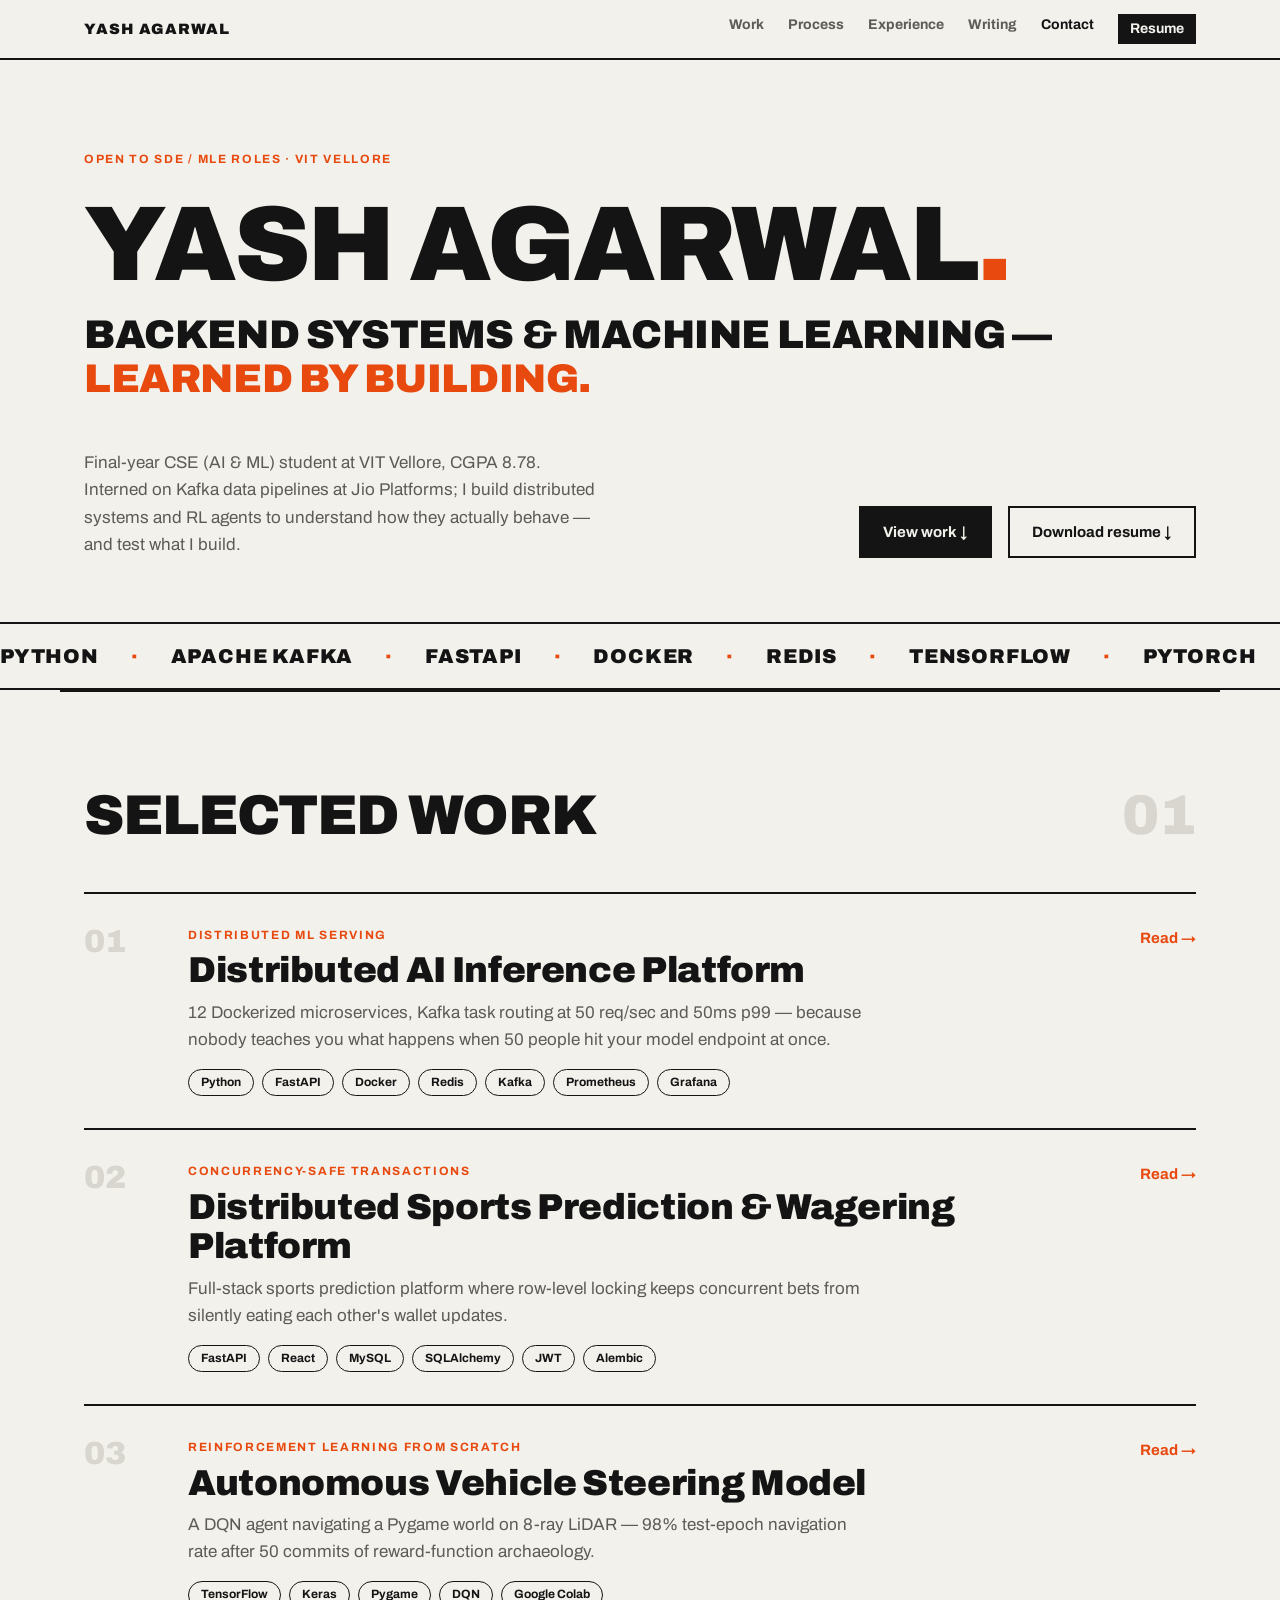
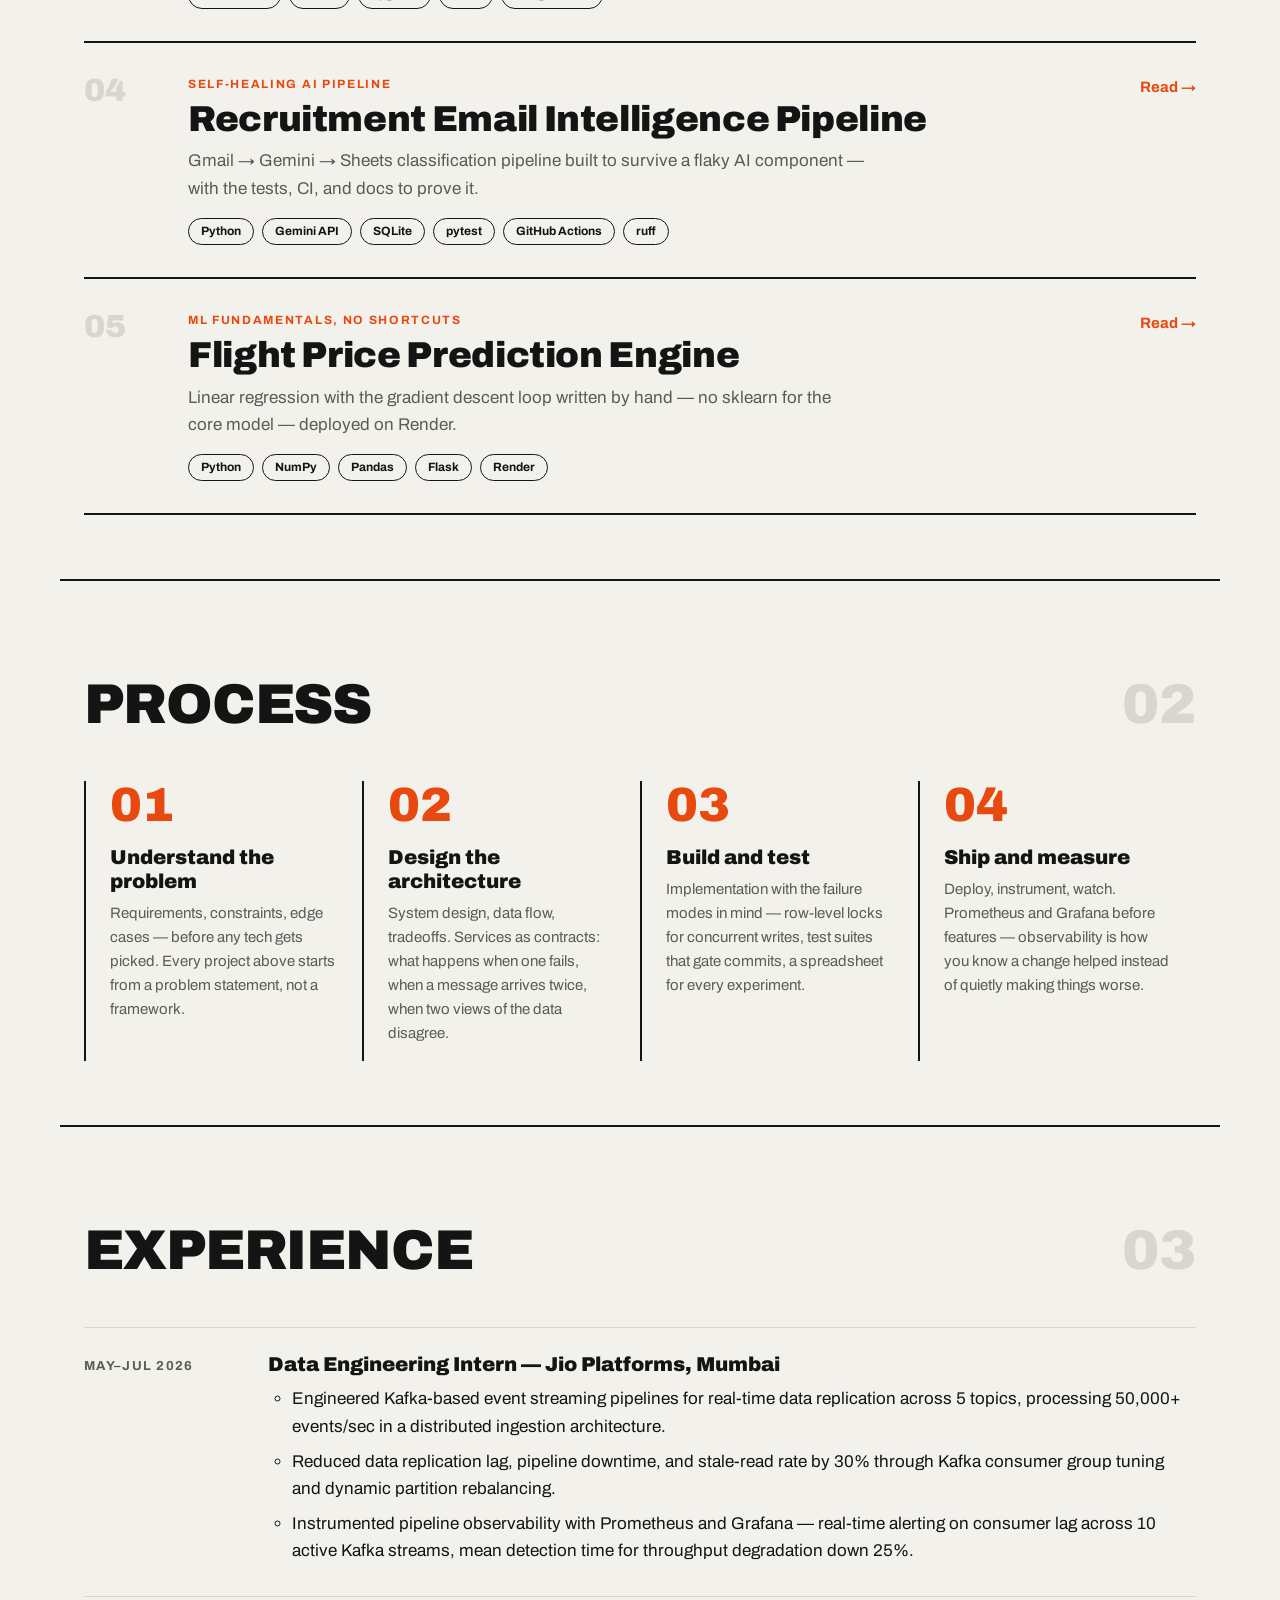
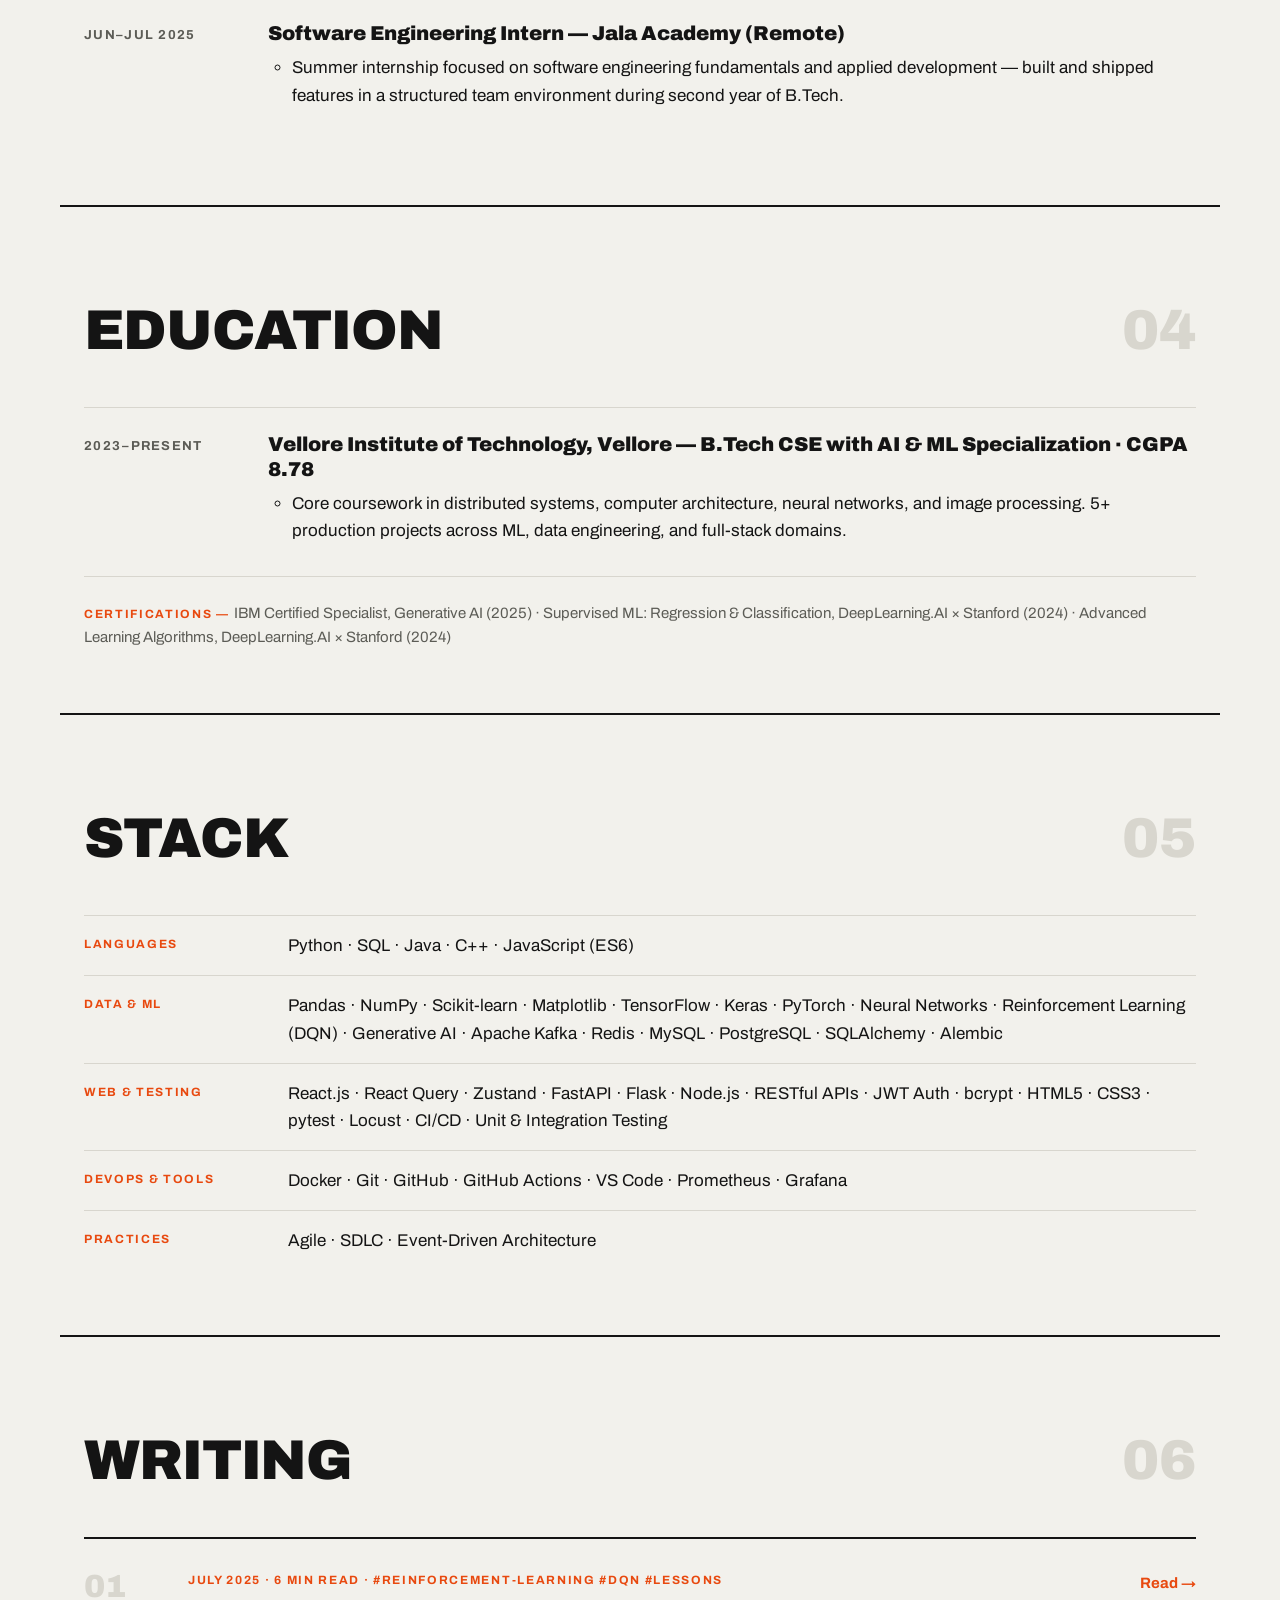
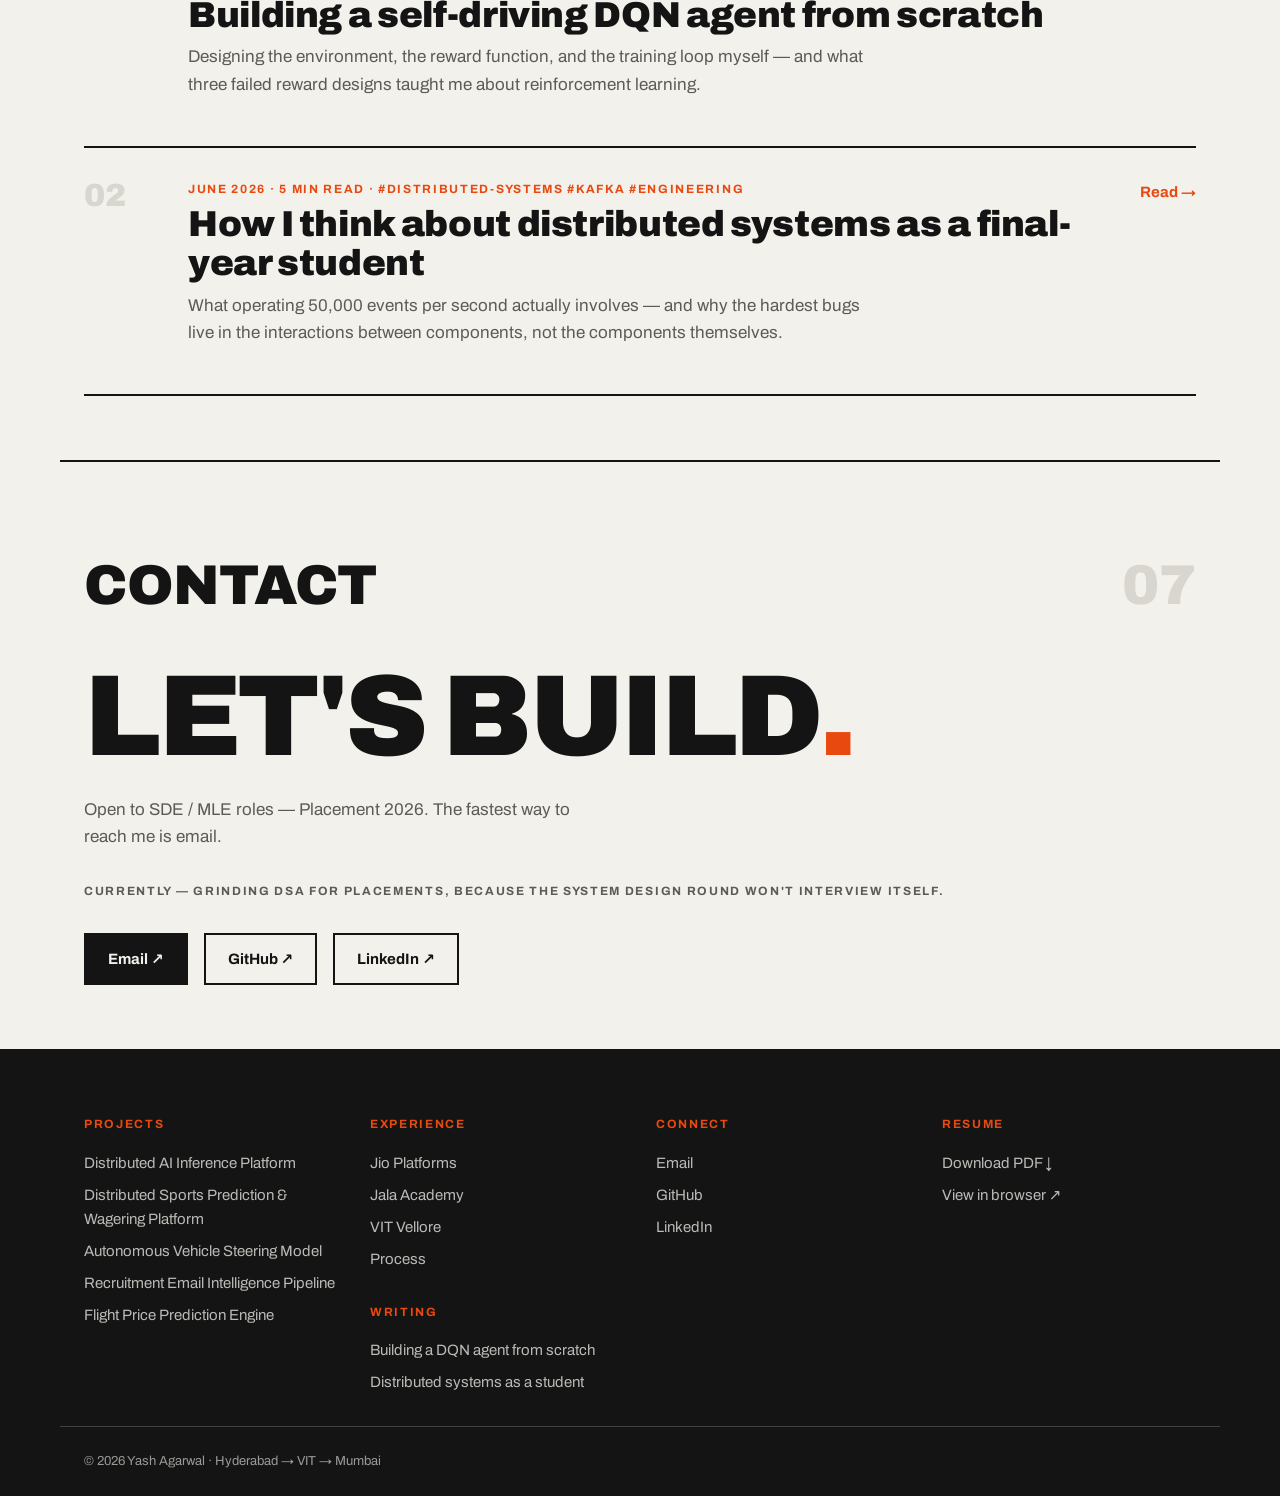
==== commit 11f08c36: "Add new favicon assets, update resume link, and enhance portfolio content" ====
--- a/index3.html
+++ b/index3.html
@@ -9,7 +9,25 @@
 <meta name="theme-color" content="#F2F1EC">
 <meta property="og:title" content="Yash Agarwal — Software Engineer">
 <meta property="og:description" content="Backend systems and machine learning, built for real-world use.">
-<link rel="icon" type="image/svg+xml" href="/assets/favicon.svg">
+<meta property="og:type" content="website">
+<meta property="og:url" content="https://Yash-Agarwal3125.github.io">
+<meta name="twitter:card" content="summary">
+<meta name="twitter:title" content="Yash Agarwal — Software Engineer">
+<meta name="twitter:description" content="Backend systems and machine learning, built for real-world use.">
+<!-- ponytail: inline SVG favicon — assets/ is empty, no file needed -->
+<link rel="icon" type="image/svg+xml" href="data:image/svg+xml,<svg xmlns='http://www.w3.org/2000/svg' viewBox='0 0 100 100'><rect width='100' height='100' fill='%23141414'/><text x='8' y='72' font-family='Arial,sans-serif' font-size='54' font-weight='900' fill='%23F2F1EC'>YA</text><rect x='76' y='60' width='14' height='14' fill='%23E8490F'/></svg>">
+<script type="application/ld+json">
+{
+  "@context": "https://schema.org",
+  "@type": "Person",
+  "name": "Yash Agarwal",
+  "email": "mailto:yashagarwal3125@gmail.com",
+  "url": "https://Yash-Agarwal3125.github.io",
+  "jobTitle": "Software Engineer",
+  "alumniOf": "Vellore Institute of Technology",
+  "sameAs": ["https://github.com/Yash-Agarwal3125"]
+}
+</script>
 <link rel="preconnect" href="https://fonts.googleapis.com">
 <link rel="preconnect" href="https://fonts.gstatic.com" crossorigin>
 <link href="https://fonts.googleapis.com/css2?family=Archivo:wght@400;700;900&display=swap" rel="stylesheet">
@@ -26,8 +44,9 @@
       <a href="#work">Work</a>
       <a href="#process">Process</a>
       <a href="#experience">Experience</a>
+      <a href="#writing">Writing</a>
       <a href="#contact">Contact</a>
-      <a class="nav-resume" href="/assets/resume.pdf" target="_blank" rel="noopener">Resume</a><!-- TODO: resume file not yet in /assets -->
+      <a class="nav-resume" href="Yash%20Agarwal.pdf" target="_blank" rel="noopener">Resume</a>
     </nav>
   </div>
 </header>
@@ -36,21 +55,16 @@
 
   <!-- ============ HERO ============ -->
   <section class="hero">
-    <p class="micro reveal">SDE / MLE — PLACEMENT 2026 · VIT VELLORE</p>
-    <h1 class="reveal">Backend systems<br>&amp; machine learning<br><em>that ship.</em></h1>
+    <p class="micro reveal">OPEN TO SDE / MLE ROLES · VIT VELLORE</p>
+    <h1 class="reveal">Yash Agarwal<em>.</em></h1>
+    <p class="hero-headline reveal">Backend systems &amp; machine learning — <em>learned by building.</em></p>
     <div class="hero-foot reveal">
-      <p class="hero-sub">Yash Agarwal — software engineer. Kafka pipelines, distributed inference, reinforcement learning, and the testing discipline to back it up.</p>
+      <p class="hero-sub">Final-year CSE (AI &amp; ML) student at VIT Vellore, CGPA 8.78. Interned on Kafka data pipelines at Jio Platforms; I build distributed systems and RL agents to understand how they actually behave — and test what I build.</p>
       <div class="hero-ctas">
         <a class="btn btn-solid" href="#work">View work ↓</a>
-        <a class="btn" href="/assets/resume.pdf" target="_blank" rel="noopener">Resume ↗</a><!-- TODO: resume file not yet in /assets -->
-      </div>
-    </div>
-  </section>
-
-  <!-- ============ BIG STAT CALLOUT ============ -->
-  <section class="stat reveal" aria-label="Headline metric">
-    <p class="stat-num">50,000<span>+</span></p>
-    <p class="stat-caption">events per second — real-time Kafka streaming pipelines engineered at <strong>Jio Platforms, Mumbai</strong> (May–July 2026), with replication lag cut 30% via consumer group tuning.</p>
+        <a class="btn" href="Yash%20Agarwal.pdf" download="Yash-Agarwal-Resume.pdf">Download resume ↓</a>
+      </div>
+    </div>
   </section>
 
   <!-- ============ TECH MARQUEE (decorative — the categorized stack is section 04) ============ -->
@@ -113,7 +127,7 @@
           <span class="case-index">02</span>
           <span class="case-main">
             <span class="micro">CONCURRENCY-SAFE TRANSACTIONS</span>
-            <span class="case-title">IPL-Bhai-Log</span>
+            <span class="case-title">Distributed Sports Prediction &amp; Wagering Platform</span>
             <span class="case-line">Full-stack sports prediction platform where row-level locking keeps concurrent bets from silently eating each other's wallet updates.</span>
             <span class="pills"><span>FastAPI</span><span>React</span><span>MySQL</span><span>SQLAlchemy</span><span>JWT</span><span>Alembic</span></span>
           </span>
@@ -150,7 +164,7 @@
           <span class="case-index">03</span>
           <span class="case-main">
             <span class="micro">REINFORCEMENT LEARNING FROM SCRATCH</span>
-            <span class="case-title">Self-Driving DQN Car</span>
+            <span class="case-title">Autonomous Vehicle Steering Model</span>
             <span class="case-line">A DQN agent navigating a Pygame world on 8-ray LiDAR — 98% test-epoch navigation rate after 50 commits of reward-function archaeology.</span>
             <span class="pills"><span>TensorFlow</span><span>Keras</span><span>Pygame</span><span>DQN</span><span>Google Colab</span></span>
           </span>
@@ -189,7 +203,7 @@
           <span class="case-index">04</span>
           <span class="case-main">
             <span class="micro">SELF-HEALING AI PIPELINE</span>
-            <span class="case-title">Placement Mail Tracker</span>
+            <span class="case-title">Recruitment Email Intelligence Pipeline</span>
             <span class="case-line">Gmail → Gemini → Sheets classification pipeline built to survive a flaky AI component — with the tests, CI, and docs to prove it.</span>
             <span class="pills"><span>Python</span><span>Gemini API</span><span>SQLite</span><span>pytest</span><span>GitHub Actions</span><span>ruff</span></span>
           </span>
@@ -214,7 +228,7 @@
               <li>ruff linting</li>
               <li>30+ commits</li>
             </ul>
-            <p class="case-link is-muted">Repo link pending<span data-todo> [TODO: GitHub URL not listed in MASTER_CONTENT]</span></p>
+            <a class="case-link" href="https://github.com/Yash-Agarwal3125/placement-mail-tracker" target="_blank" rel="noopener">GitHub ↗</a>
           </div>
         </div>
       </div>
@@ -226,7 +240,7 @@
           <span class="case-index">05</span>
           <span class="case-main">
             <span class="micro">ML FUNDAMENTALS, NO SHORTCUTS</span>
-            <span class="case-title">Flight Price Predictor</span>
+            <span class="case-title">Flight Price Prediction Engine</span>
             <span class="case-line">Linear regression with the gradient descent loop written by hand — no sklearn for the core model — deployed on Render.</span>
             <span class="pills"><span>Python</span><span>NumPy</span><span>Pandas</span><span>Flask</span><span>Render</span></span>
           </span>
@@ -313,10 +327,20 @@
           </ul>
         </div>
       </li>
+    </ol>
+  </section>
+
+  <!-- ============ EDUCATION ============ -->
+  <section class="section" id="education">
+    <div class="section-head reveal">
+      <h2>Education</h2>
+      <span class="section-num" aria-hidden="true">04</span>
+    </div>
+    <ol class="xp">
       <li class="xp-row reveal">
-        <span class="xp-date">2023–NOW</span>
+        <span class="xp-date">2023–PRESENT</span>
         <div class="xp-body">
-          <h3>B.Tech CSE, AI &amp; ML Specialization — VIT Vellore · CGPA 8.78</h3>
+          <h3>Vellore Institute of Technology, Vellore — B.Tech CSE with AI &amp; ML Specialization · CGPA 8.78</h3>
           <ul>
             <li>Core coursework in distributed systems, computer architecture, neural networks, and image processing. 5+ production projects across ML, data engineering, and full-stack domains.</li>
           </ul>
@@ -330,25 +354,97 @@
   <section class="section" id="stack">
     <div class="section-head reveal">
       <h2>Stack</h2>
-      <span class="section-num" aria-hidden="true">04</span>
+      <span class="section-num" aria-hidden="true">05</span>
     </div>
     <dl class="stack reveal">
       <div class="stack-row"><dt class="micro">LANGUAGES</dt><dd>Python · SQL · Java · C++ · JavaScript (ES6)</dd></div>
-      <div class="stack-row"><dt class="micro">DATA &amp; ML</dt><dd>Pandas · NumPy · Scikit-learn · TensorFlow · Keras · PyTorch · Neural Networks · Reinforcement Learning (DQN) · Generative AI · Apache Kafka · Redis · MySQL · PostgreSQL</dd></div>
-      <div class="stack-row"><dt class="micro">WEB &amp; TESTING</dt><dd>React.js · FastAPI · Flask · Node.js · RESTful APIs · HTML5 · CSS3 · pytest · CI/CD · Unit &amp; Integration Testing</dd></div>
+      <div class="stack-row"><dt class="micro">DATA &amp; ML</dt><dd>Pandas · NumPy · Scikit-learn · Matplotlib · TensorFlow · Keras · PyTorch · Neural Networks · Reinforcement Learning (DQN) · Generative AI · Apache Kafka · Redis · MySQL · PostgreSQL · SQLAlchemy · Alembic</dd></div>
+      <div class="stack-row"><dt class="micro">WEB &amp; TESTING</dt><dd>React.js · React Query · Zustand · FastAPI · Flask · Node.js · RESTful APIs · JWT Auth · bcrypt · HTML5 · CSS3 · pytest · Locust · CI/CD · Unit &amp; Integration Testing</dd></div>
       <div class="stack-row"><dt class="micro">DEVOPS &amp; TOOLS</dt><dd>Docker · Git · GitHub · GitHub Actions · VS Code · Prometheus · Grafana</dd></div>
       <div class="stack-row"><dt class="micro">PRACTICES</dt><dd>Agile · SDLC · Event-Driven Architecture</dd></div>
     </dl>
   </section>
 
+  <!-- ============ WRITING ============ -->
+  <section class="section" id="writing">
+    <div class="section-head reveal">
+      <h2>Writing</h2>
+      <span class="section-num" aria-hidden="true">06</span>
+    </div>
+
+    <details class="case reveal">
+      <summary>
+        <span class="case-row">
+          <span class="case-index">01</span>
+          <span class="case-main">
+            <span class="micro">JULY 2025 · 6 MIN READ · #REINFORCEMENT-LEARNING #DQN #LESSONS</span>
+            <span class="case-title">Building a self-driving DQN agent from scratch</span>
+            <span class="case-line">Designing the environment, the reward function, and the training loop myself — and what three failed reward designs taught me about reinforcement learning.</span>
+          </span>
+          <span class="case-cta" aria-hidden="true">Read →</span>
+        </span>
+      </summary>
+      <div class="case-body">
+        <div class="post-body">
+          <p>This project began with more confidence than experience. I had just finished the DeepLearning.AI machine learning courses and wanted to apply reinforcement learning end-to-end — not through a pre-built Gymnasium environment, but by designing the environment, the reward function, and the training loop myself.</p>
+          <h3 class="micro">THE SETUP</h3>
+          <p>The project was a self-driving car simulation: a top-down Pygame environment, a car with eight LiDAR rays whose distance readings form the state, and a Deep Q-Network agent choosing between steering, accelerating, and braking. The simulation itself came together in a week — the road, the obstacles, and the sensors all worked as intended. The difficult part came next.</p>
+          <h3 class="micro">REWARD DESIGN — THE HARD PART</h3>
+          <p>What no course conveys clearly enough is that the reward function is harder to get right than the neural network.</p>
+          <p>My first design — +1 for staying in lane, −10 for a collision — produced an agent that parked in the middle of the lane and rotated slowly: technically reward-maximising, practically useless. The second, rewarding speed, produced an agent that drove flat out in a straight line and ignored every corner.</p>
+          <p>The third design finally worked. It had four components: a proportional penalty for lane deviation, a reward for smooth forward velocity rather than maximum velocity, a heavy collision penalty, and a small penalty for abrupt steering changes. That last term proved decisive — without it the agent twitched constantly between left and right; with it, it learned to prefer smooth trajectories. Reaching this design took three weeks of watching the agent optimise for the wrong objective in increasingly inventive ways.</p>
+          <h3 class="micro">THE HYPERPARAMETER GRIND</h3>
+          <p>DQNs are notoriously sensitive: learning rate, epsilon decay, replay buffer size, and target network update frequency all interact, and there is no formula for setting them. The only workable approach was disciplined experimentation — change one variable, observe the result, record it. I kept a spreadsheet of every run; the 50 commits over four months are mostly entries along the lines of "lr=0.0005, slower epsilon decay."</p>
+          <h3 class="micro">WHAT I TOOK AWAY</h3>
+          <p>I expected to learn about network architectures. What I actually learned was different. Reward design is the core skill in reinforcement learning: the network learns exactly what you incentivise, so strange behaviour almost always traces back to the reward. Iteration speed matters more than architectural sophistication — running more experiments faster beats days spent designing the perfect network. And logging everything is non-negotiable: records of the agent's behaviour across conditions were the only way I caught bugs.</p>
+          <p>The repository is honestly labelled a proof of concept — the agent navigates its simulation and nothing more. But building every component myself, and making every possible mistake along the way, taught me reinforcement learning at a depth no tutorial could have.</p>
+        </div>
+      </div>
+    </details>
+
+    <details class="case reveal">
+      <summary>
+        <span class="case-row">
+          <span class="case-index">02</span>
+          <span class="case-main">
+            <span class="micro">JUNE 2026 · 5 MIN READ · #DISTRIBUTED-SYSTEMS #KAFKA #ENGINEERING</span>
+            <span class="case-title">How I think about distributed systems as a final-year student</span>
+            <span class="case-line">What operating 50,000 events per second actually involves — and why the hardest bugs live in the interactions between components, not the components themselves.</span>
+          </span>
+          <span class="case-cta" aria-hidden="true">Read →</span>
+        </span>
+      </summary>
+      <div class="case-body">
+        <div class="post-body">
+          <p>I spent two months at Jio Platforms working on Kafka-based data pipelines. Before that, I had built a distributed AI inference platform as a personal project. Between the two, I have formed some early opinions about distributed systems — not expert opinions, but the kind that only come from watching systems fail in ways a textbook never covers.</p>
+          <h3 class="micro">WHAT UNIVERSITY TEACHES</h3>
+          <p>Coursework frames distributed systems through the CAP theorem, consensus algorithms, and replication strategies — the theory. None of it is wrong, but it is incomplete in one specific way: it does not convey what operating 50,000 events per second actually involves.</p>
+          <h3 class="micro">WHAT PRODUCTION TAUGHT ME</h3>
+          <p>The pipelines I worked on at Jio processed over 50,000 events per second across five topics. In practice, that means every configuration decision has consequences that surface immediately in monitoring.</p>
+          <p>Consumer group tuning is a good example. In theory, adding consumers to a group increases throughput. In practice, it changes how partitions are assigned, which triggers rebalances, which pause processing. We reduced replication lag by 30% not by adding resources but by tuning how the existing consumers were configured — an operational insight, not an architectural one.</p>
+          <p>The Prometheus and Grafana dashboards were equally essential. Without them I had no way to tell whether a change helped or hurt. Observability is not a nice-to-have; it is how you know what your system is actually doing.</p>
+          <h3 class="micro">WHERE DISTRIBUTED BUGS LIVE</h3>
+          <p>Bugs in distributed systems are rarely confined to a single component; they live in the interactions between components.</p>
+          <p>In my inference platform, requests were occasionally processed twice. The fault was not in the API gateway or the workers, but in how the Kafka consumer acknowledged messages: if a worker crashed after processing a message but before committing its offset, Kafka redelivered the message to another worker. Finding that bug required reasoning about three components simultaneously — which is precisely what makes these systems difficult.</p>
+          <h3 class="micro">A USEFUL MENTAL MODEL</h3>
+          <p>I now think of a distributed system as a set of contracts: each service promises to accept requests in a given format, process them, and respond in a defined way. The interesting engineering questions follow directly. What happens when a service cannot keep its contract? Circuit breakers. When a message is delivered twice? Idempotency. When two services hold inconsistent views of the same data? Eventual consistency. These are not exam questions — they are certainties in any system that runs long enough.</p>
+          <h3 class="micro">WHAT I WOULD TELL MYSELF A YEAR AGO</h3>
+          <p>Build something that genuinely breaks: real concurrency, real message queues, real failure modes. The textbook teaches the vocabulary; only building teaches the language. My inference platform failed constantly in its early stages, and every failure taught me something the theory had not — the internship at Jio confirmed most of it.</p>
+          <p>I am still a student, but I understand these systems differently now, and that difference came entirely from building things and watching them fail.</p>
+        </div>
+      </div>
+    </details>
+  </section>
+
   <!-- ============ CONTACT ============ -->
   <section class="section contact" id="contact">
     <div class="section-head reveal">
       <h2>Contact</h2>
-      <span class="section-num" aria-hidden="true">05</span>
+      <span class="section-num" aria-hidden="true">07</span>
     </div>
     <p class="contact-big reveal">Let's build<em>.</em></p>
-    <p class="contact-line reveal">Open to SDE / MLE roles — placement 2026. The fastest way to reach me is email.</p>
+    <p class="contact-line reveal">Open to SDE / MLE roles — Placement 2026. The fastest way to reach me is email.</p>
+    <p class="micro reveal contact-now">CURRENTLY — GRINDING DSA FOR PLACEMENTS, BECAUSE THE SYSTEM DESIGN ROUND WON'T INTERVIEW ITSELF.</p>
     <div class="hero-ctas reveal">
       <a class="btn btn-solid" href="mailto:yashagarwal3125@gmail.com">Email ↗</a>
       <a class="btn" href="https://github.com/Yash-Agarwal3125" target="_blank" rel="noopener">GitHub ↗</a>
@@ -363,18 +459,21 @@
   <div class="footer-cols">
     <div class="footer-col">
       <p class="micro">PROJECTS</p>
-      <a href="#work">AI Inference Platform</a>
-      <a href="#work">IPL-Bhai-Log</a>
-      <a href="#work">Self-Driving DQN Car</a>
-      <a href="#work">Placement Mail Tracker</a>
-      <a href="#work">Flight Price Predictor</a>
+      <a href="#work">Distributed AI Inference Platform</a>
+      <a href="#work">Distributed Sports Prediction &amp; Wagering Platform</a>
+      <a href="#work">Autonomous Vehicle Steering Model</a>
+      <a href="#work">Recruitment Email Intelligence Pipeline</a>
+      <a href="#work">Flight Price Prediction Engine</a>
     </div>
     <div class="footer-col">
       <p class="micro">EXPERIENCE</p>
       <a href="#experience">Jio Platforms</a>
       <a href="#experience">Jala Academy</a>
-      <a href="#experience">VIT Vellore</a>
+      <a href="#education">VIT Vellore</a>
       <a href="#process">Process</a>
+      <p class="micro">WRITING</p>
+      <a href="#writing">Building a DQN agent from scratch</a>
+      <a href="#writing">Distributed systems as a student</a>
     </div>
     <div class="footer-col">
       <p class="micro">CONNECT</p>
@@ -384,7 +483,8 @@
     </div>
     <div class="footer-col">
       <p class="micro">RESUME</p>
-      <a href="/assets/resume.pdf" target="_blank" rel="noopener">Download PDF ↗</a><!-- TODO: resume file not yet in /assets -->
+      <a href="Yash%20Agarwal.pdf" download="Yash-Agarwal-Resume.pdf">Download PDF ↓</a>
+      <a href="Yash%20Agarwal.pdf" target="_blank" rel="noopener">View in browser ↗</a>
     </div>
   </div>
   <p class="footer-line">© 2026 Yash Agarwal · Hyderabad → VIT → Mumbai</p>
--- a/index3.css
+++ b/index3.css
@@ -92,7 +92,7 @@
   transition: color 150ms var(--ease);
   white-space: nowrap;
 }
-.nav-links a:hover { color: var(--ink); }
+.nav-links a:hover, .nav-links a.active { color: var(--ink); }
 .nav-resume {
   color: var(--paper) !important;
   background: var(--ink);
@@ -107,7 +107,7 @@
 }
 
 /* ---------- layout primitives ---------- */
-.section, .hero, .stat {
+.section, .hero {
   max-width: var(--wrap);
   margin: 0 auto;
   padding: var(--s7) var(--s3) var(--s6);
@@ -139,19 +139,27 @@
 /* ---------- hero ---------- */
 .hero { padding-top: 150px; }
 .hero .micro { margin-bottom: var(--s3); }
+/* Name is the page's biggest element by design — every other display size
+   (stat numeral, contact sign-off, section heads) caps below its 126px. */
 h1 {
-  font-size: clamp(38px, 8.5vw, 104px);
+  font-size: clamp(36px, 8.3vw, 126px);
   font-weight: 900;
   line-height: 0.98;
   letter-spacing: -0.03em;
   text-transform: uppercase;
+  margin: 0 0 var(--s2);
+  white-space: nowrap;
+}
+h1 em { font-style: normal; color: var(--accent); }
+.hero-headline {
+  font-size: clamp(22px, 3.2vw, 40px);
+  font-weight: 900;
+  line-height: 1.1;
+  letter-spacing: -0.01em;
+  text-transform: uppercase;
   margin: 0 0 var(--s5);
 }
-/* The desktop line structure can't fit at 375px — let the text wrap naturally there */
-@media (max-width: 639px) {
-  h1 br { display: none; }
-}
-h1 em { font-style: normal; color: var(--accent); }
+.hero-headline em { font-style: normal; color: var(--accent); }
 .hero-foot {
   display: flex;
   justify-content: space-between;
@@ -174,32 +182,6 @@
 .btn:hover { background: var(--ink); color: var(--paper); }
 .btn-solid { background: var(--ink); color: var(--paper); }
 .btn-solid:hover { background: var(--accent); border-color: var(--accent); }
-
-/* ---------- stat callout ---------- */
-.stat {
-  border-top: 2px solid var(--line);
-  display: grid;
-  grid-template-columns: auto 1fr;
-  gap: var(--s5);
-  align-items: end;
-}
-.stat-num {
-  font-size: clamp(72px, 13vw, 180px);
-  font-weight: 900;
-  line-height: 0.9;
-  letter-spacing: -0.04em;
-  margin: 0;
-}
-.stat-num span { color: var(--accent); }
-.stat-caption {
-  max-width: 44ch;
-  margin: 0 0 10px;
-  color: var(--muted);
-}
-.stat-caption strong { color: var(--ink); }
-@media (max-width: 900px) {
-  .stat { grid-template-columns: 1fr; gap: var(--s3); }
-}
 
 /* ---------- marquee (decorative) ---------- */
 .marquee {
@@ -410,9 +392,16 @@
 .stack-row dd { margin: 0; color: var(--ink); font-weight: 400; }
 @media (max-width: 640px) { .stack-row { grid-template-columns: 1fr; gap: 4px; } }
 
+/* ---------- writing (reuses .case; single prose column) ---------- */
+.post-body {
+  max-width: 68ch;
+  padding-left: calc(80px + var(--s3)); /* aligns with title column */
+}
+@media (max-width: 900px) { .post-body { padding-left: 0; } }
+
 /* ---------- contact ---------- */
 .contact-big {
-  font-size: clamp(42px, 11vw, 140px);
+  font-size: clamp(42px, 9vw, 118px);
   font-weight: 900;
   line-height: 0.95;
   letter-spacing: -0.03em;
@@ -421,6 +410,7 @@
 }
 .contact-big em { font-style: normal; color: var(--accent); }
 .contact-line { color: var(--muted); max-width: 52ch; margin: 0 0 var(--s4); }
+.contact-now { color: var(--muted); margin: 0 0 var(--s4); }
 
 /* ---------- footer ---------- */
 .footer {
@@ -438,6 +428,7 @@
 }
 .footer-col { display: flex; flex-direction: column; gap: var(--s1); }
 .footer-col .micro { margin-bottom: var(--s1); }
+.footer-col a + .micro { margin-top: var(--s3); }
 .footer-col a {
   text-decoration: none;
   color: rgba(242, 241, 236, 0.75);
